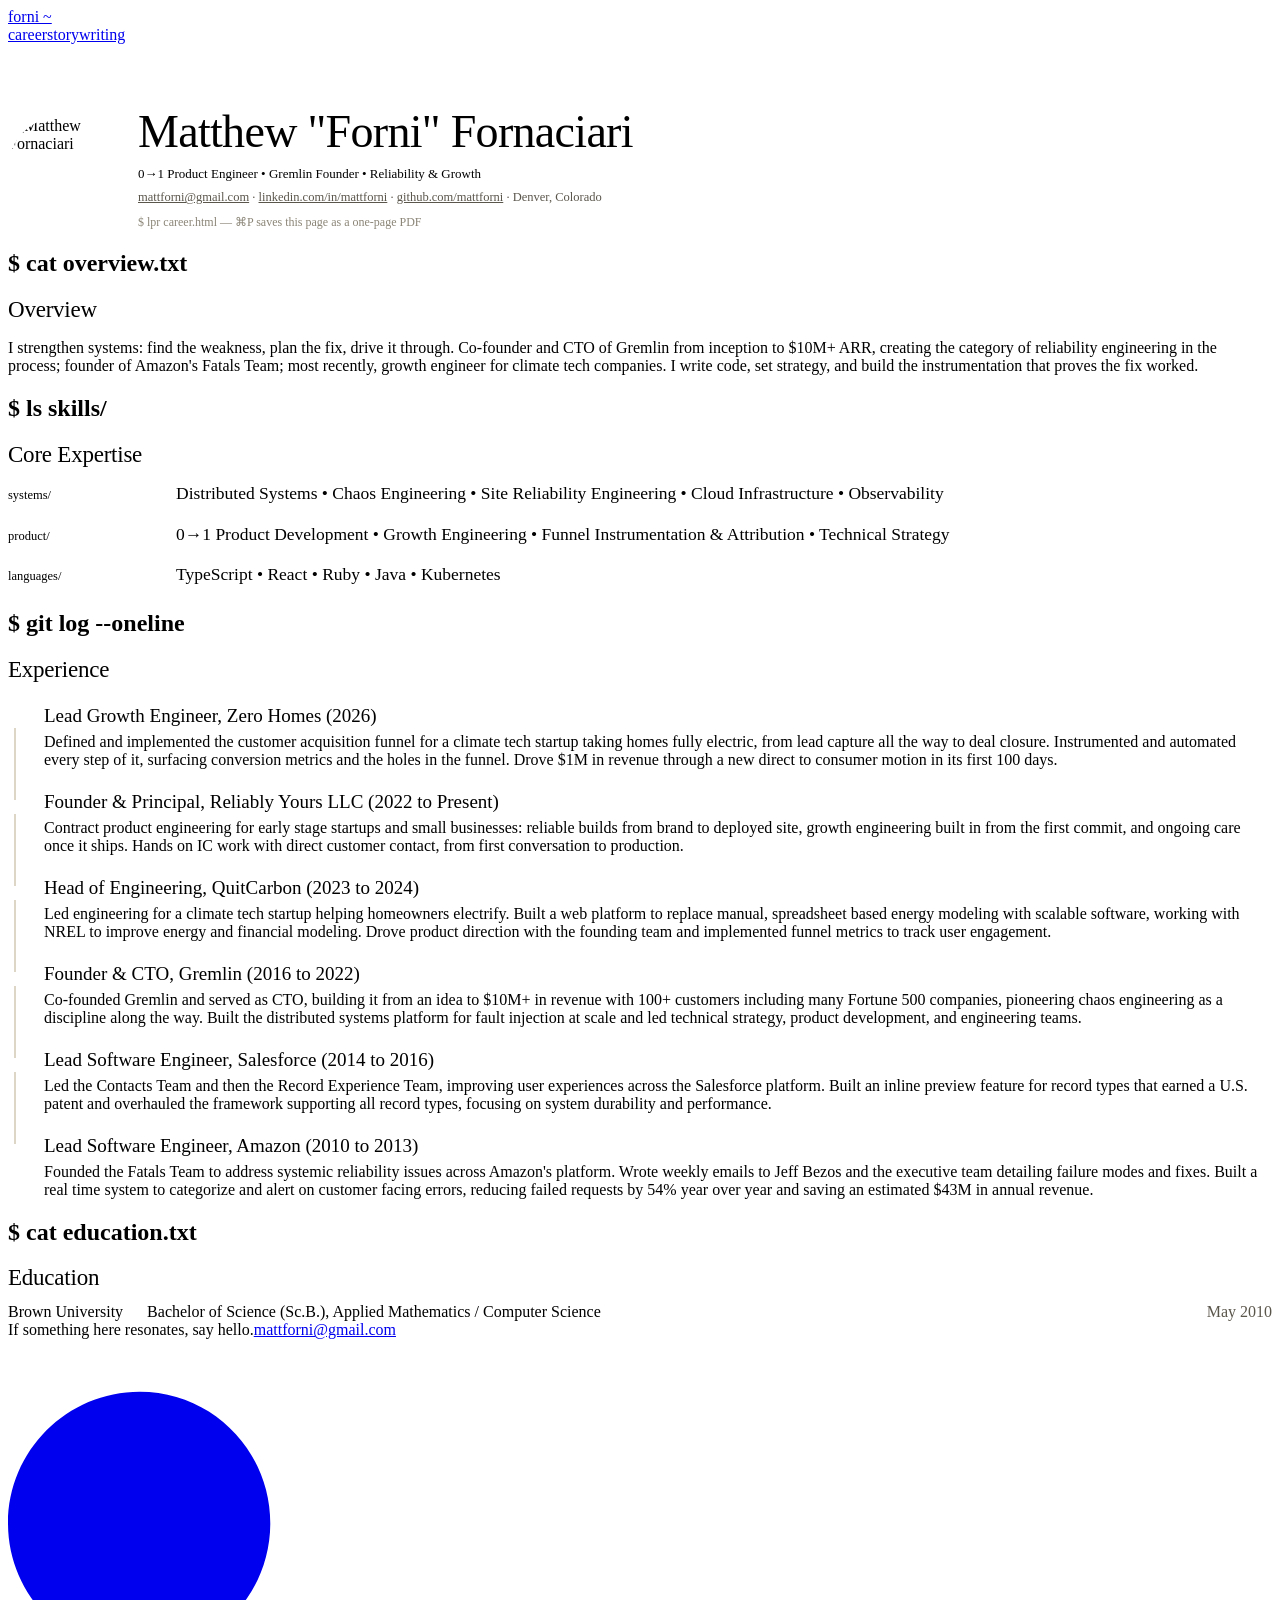
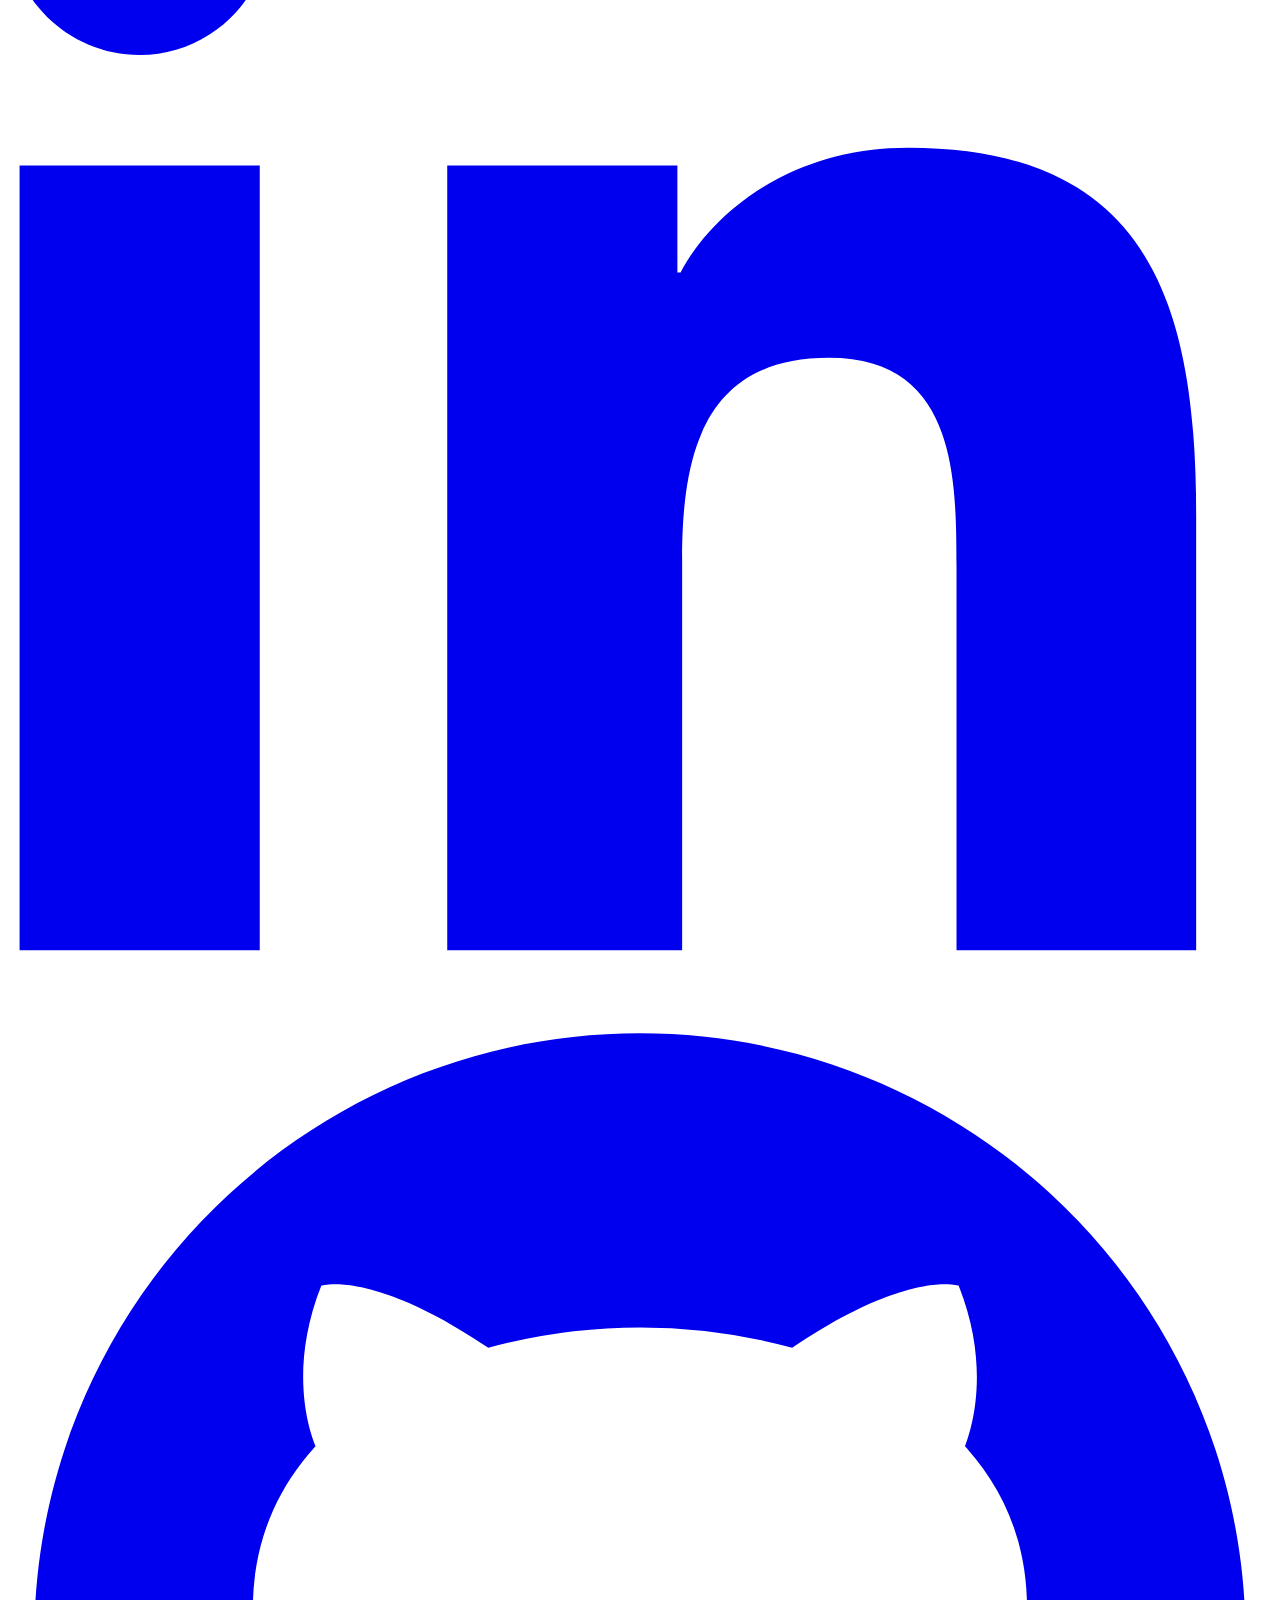
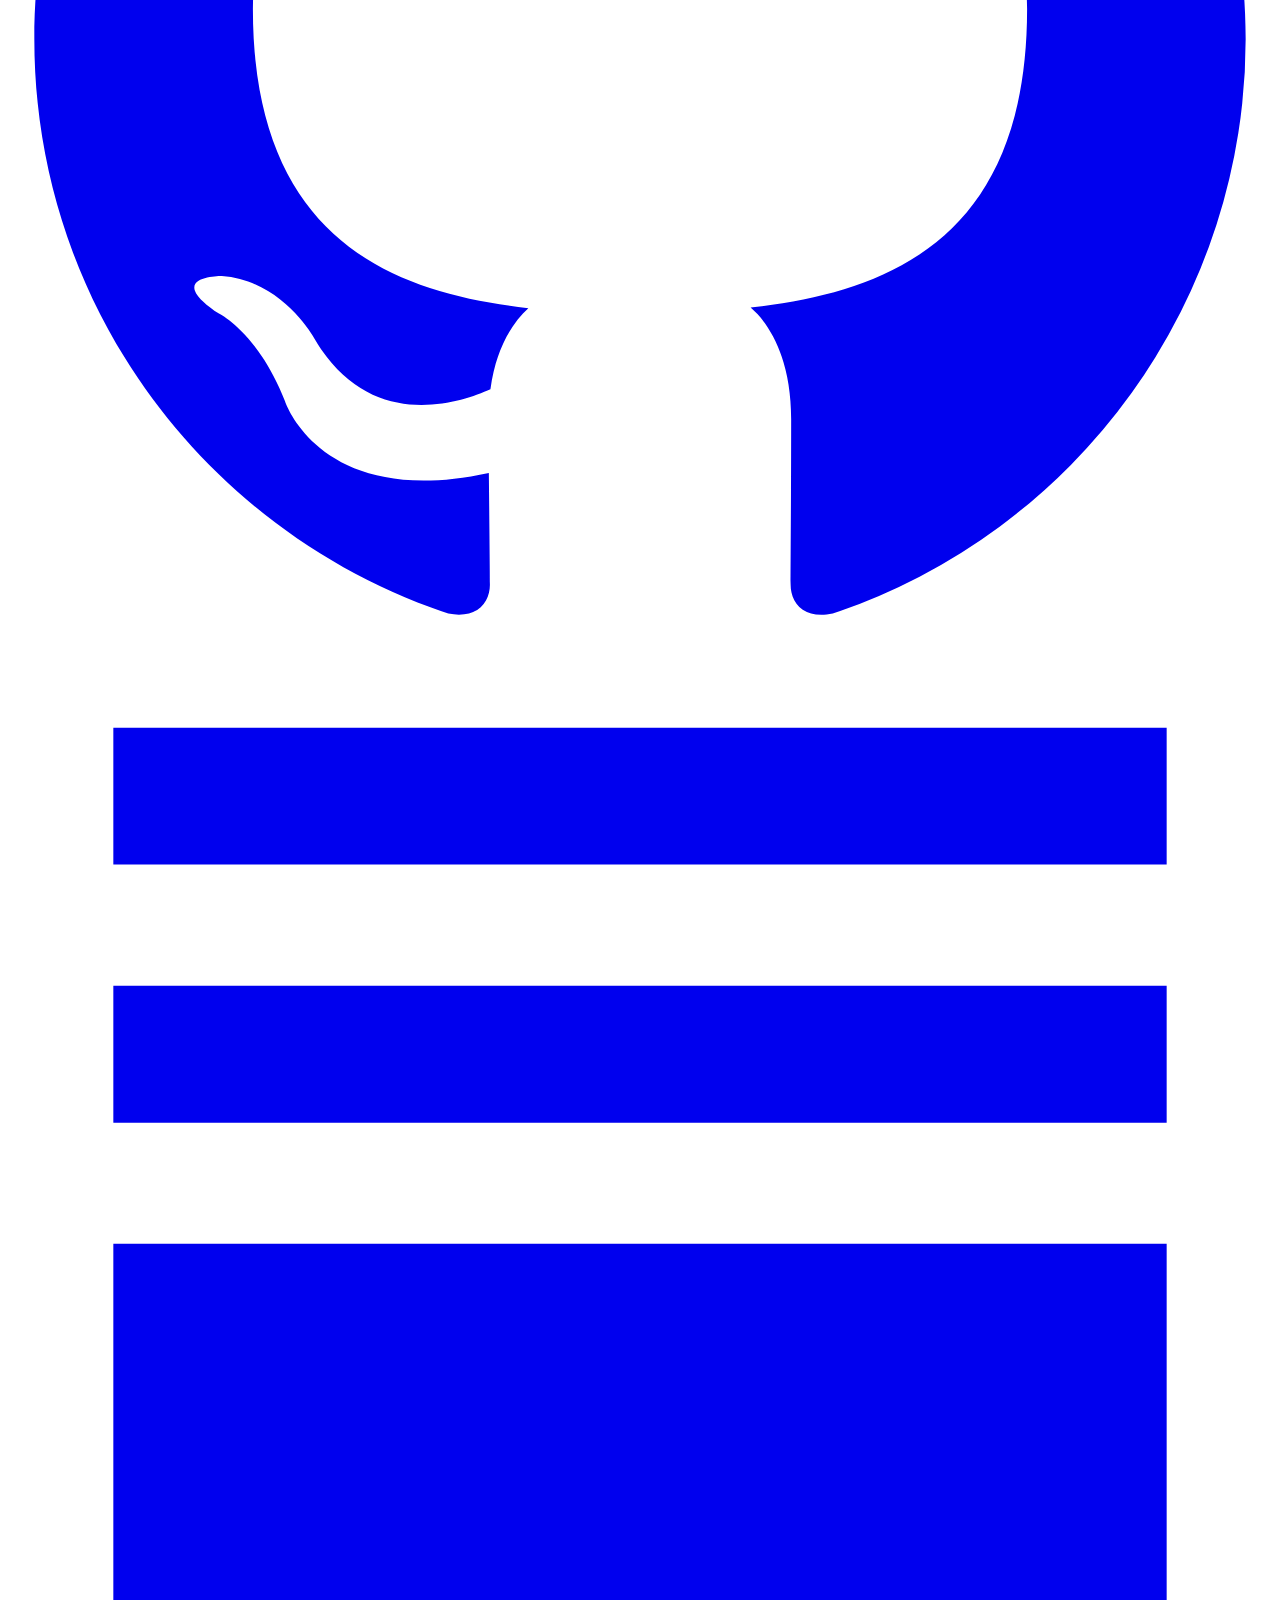
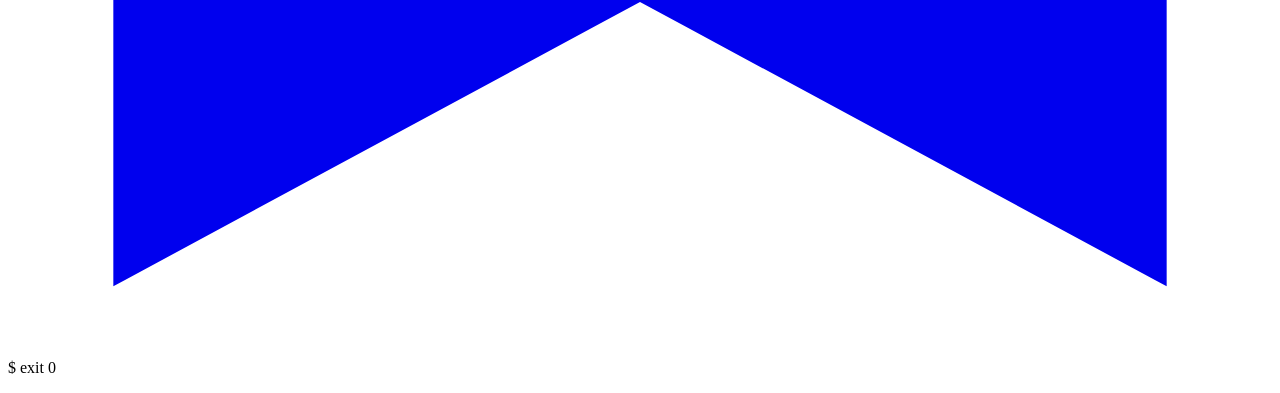
==== site/career/index.html @ b329ae4a "Lift em measure caps so text fills the 980px wrap The width bump landed but prose stayed pinned by m" ====
<!DOCTYPE html>
<html lang="en">
<head>
<meta charset="utf-8">
<meta name="viewport" content="width=device-width, initial-scale=1">
<meta name="theme-color" content="#f6f1e7">
<title>Career — Matthew "Forni" Fornaciari</title>
<meta name="description" content="The one-page resume of Matthew 'Forni' Fornaciari: 0→1 product engineer, co-founder and CTO of Gremlin, chaos engineering pioneer, climate tech builder at QuitCarbon and Zero Homes. Printable straight from the page.">
<link rel="canonical" href="https://home.mattforni.com/career">
<meta property="og:type" content="profile">
<meta property="og:site_name" content="Matthew &quot;Forni&quot; Fornaciari">
<meta property="og:title" content="Career — Matthew &quot;Forni&quot; Fornaciari">
<meta property="og:description" content="The one-page resume: 0→1 product engineer, Gremlin co-founder and CTO, chaos engineering pioneer, climate tech builder. Printable straight from the page.">
<meta property="og:url" content="https://home.mattforni.com/career">
<meta name="twitter:card" content="summary">
<link rel="icon" type="image/svg+xml" href="/favicon.svg">
<link rel="apple-touch-icon" href="/apple-touch-icon.png">
<link rel="preconnect" href="https://fonts.googleapis.com">
<link rel="preconnect" href="https://fonts.gstatic.com" crossorigin>
<link href="https://fonts.googleapis.com/css2?family=Newsreader:ital,opsz,wght@0,6..72,300..500;1,6..72,300..500&family=IBM+Plex+Mono:wght@400;500&display=swap" rel="stylesheet">
<link rel="stylesheet" href="/styles.css">
<style>
.chead{display:flex;align-items:center;gap:26px;padding-top:64px;flex-wrap:wrap}
.cphoto{width:104px;height:104px;border-radius:50%;display:block;flex:none;-webkit-print-color-adjust:exact;print-color-adjust:exact}
.cname{font-size:clamp(34px,5.5vw,46px);line-height:1.05;font-weight:500;letter-spacing:-.015em;margin:0}
.ctag{font-family:var(--mono);font-size:13px;color:var(--accent);margin:10px 0 0}
.ccontact{font-family:var(--mono);font-size:12.5px;color:#5b564c;margin:8px 0 0}
.ccontact a{color:#5b564c}.ccontact a:hover{color:var(--accent)}
.printhint{font-family:var(--mono);font-size:12px;color:#8b8577;margin:10px 0 0}
.ch2{font-size:23px;font-weight:500;letter-spacing:-.01em;margin:6px 0 0}
.skills{font-size:17.5px;line-height:1.75}
.skillrow{display:grid;grid-template-columns:150px 1fr;gap:18px;align-items:baseline;margin-top:10px}
.skillrow .skills,.skillrow .sklabel{margin:0}
.sklabel{font-family:var(--mono);font-size:12.5px;color:var(--accent)}
@media (max-width:640px){.skillrow{grid-template-columns:1fr;gap:2px}}
.jobs{margin-top:6px}
.job{position:relative;padding-left:36px;margin-top:22px}
.job::before{content:"";position:absolute;left:0;top:7px;width:14px;height:14px;border-radius:50%;background:var(--accent);-webkit-print-color-adjust:exact;print-color-adjust:exact}
.job::after{content:"";position:absolute;left:6px;top:23px;bottom:-31px;width:2px;background:#ddd5c5}
.job:last-child::after{display:none}
.jt{font-size:19px;font-weight:500;margin:0}
.job p{margin:6px 0 0}
.edu{display:grid;grid-template-columns:auto 1fr auto;align-items:baseline;gap:24px;margin-top:12px}
@media (max-width:640px){.edu{grid-template-columns:1fr;gap:4px}}
.edu p{margin:0}
.eschool{font-weight:500}
.edate{color:#5b564c}
@media (max-width:640px){.chead{padding-top:40px;gap:18px}.cphoto{width:84px;height:84px}}
@media print{
@page{margin:10mm 13mm}
.nav,.footer,.eyebrow,.printhint,.cphoto{display:none!important}
body{background:#fff;color:#1c1a16;font-size:9.5pt;line-height:1.4}
.wrap{max-width:100%;padding:0}
a{color:inherit;text-decoration:none}
.chead{padding-top:0;gap:14pt}
.cphoto{width:52pt;height:52pt}
.cname{font-size:19pt}
.ctag{font-size:8.5pt;color:#1c1a16;margin:5pt 0 0}
.ccontact,.ccontact a{font-size:8pt;color:#444}
.ccontact{margin:4pt 0 0}
.sect{padding-top:10pt}
.ch2{font-size:11.5pt;border-bottom:.75pt solid #999;padding-bottom:2pt}
.sect p{max-width:none;margin:5pt 0 0;color:#1c1a16}
.skills{font-size:8.5pt;line-height:1.55;white-space:nowrap}
.skillrow{grid-template-columns:60pt 1fr;gap:8pt;margin-top:4pt}
.sklabel{font-size:7.5pt;color:#5b564c}
.job{padding-left:20pt;margin-top:7pt;break-inside:avoid}
.job::before{width:8.5pt;height:8.5pt;top:2pt;background:#8a5a2b}
.job::after{left:3.5pt;top:11.5pt;bottom:-10pt;width:1.25pt;background:#cfc7b7;-webkit-print-color-adjust:exact;print-color-adjust:exact}
.jt{font-size:10pt}
.job p{margin:2pt 0 0}
.edu{margin-top:4pt}
}
</style>
<script type="application/ld+json">{"@context":"https://schema.org","@type":"ProfilePage","name":"Career — Matthew \"Forni\" Fornaciari","url":"https://home.mattforni.com/career","mainEntity":{"@type":"Person","@id":"https://home.mattforni.com/#person","name":"Matthew Fornaciari","alternateName":"Forni","url":"https://home.mattforni.com/"},"description":"The one-page resume of Matthew 'Forni' Fornaciari: 0→1 product engineer, co-founder and CTO of Gremlin, chaos engineering pioneer, climate tech builder at QuitCarbon and Zero Homes."}</script>
</head>
<body>
<nav class="nav"><div class="wrap fx ac jb"><a href="/" class="navname">forni ~</a><div class="fx navlinks"><a class="navlink navon" href="/career">career</a><a class="navlink" href="/story">story</a><a class="navlink" href="/writing">writing</a></div></div></nav>
<header class="chead wrap">
<img class="cphoto" src="/headshot.jpg" alt="Matthew Fornaciari" width="512" height="512">
<div>
<h1 class="cname">Matthew "Forni" Fornaciari</h1>
<p class="ctag">0→1 Product Engineer • Gremlin Founder • Reliability &amp; Growth</p>
<p class="ccontact"><a href="mailto:mattforni@gmail.com">mattforni@gmail.com</a> · <a href="https://www.linkedin.com/in/mattforni/">linkedin.com/in/mattforni</a> · <a href="https://github.com/mattforni">github.com/mattforni</a> · Denver, Colorado</p>
<p class="printhint">$ lpr career.html — ⌘P saves this page as a one-page PDF</p>
</div>
</header>
<section class="sect wrap">
<h2 class="eyebrow">$ cat overview.txt</h2>
<h2 class="ch2">Overview</h2>
<p>I strengthen systems: find the weakness, plan the fix, drive it through. Co-founder and CTO of Gremlin from inception to $10M+ ARR, creating the category of reliability engineering in the process; founder of Amazon's Fatals Team; most recently, growth engineer for climate tech companies. I write code, set strategy, and build the instrumentation that proves the fix worked.</p>
</section>
<section class="sect wrap">
<h2 class="eyebrow">$ ls skills/</h2>
<h2 class="ch2">Core Expertise</h2>
<div class="skillrow"><p class="sklabel">systems/</p><p class="skills">Distributed Systems • Chaos Engineering • Site Reliability Engineering • Cloud Infrastructure • Observability</p></div>
<div class="skillrow"><p class="sklabel">product/</p><p class="skills">0→1 Product Development • Growth Engineering • Funnel Instrumentation &amp; Attribution • Technical Strategy</p></div>
<div class="skillrow"><p class="sklabel">languages/</p><p class="skills">TypeScript • React • Ruby • Java • Kubernetes</p></div>
</section>
<section class="sect wrap">
<h2 class="eyebrow">$ git log --oneline</h2>
<h2 class="ch2">Experience</h2>
<div class="jobs">
<article class="job">
<h3 class="jt">Lead Growth Engineer, Zero Homes (2026)</h3>
<p>Defined and implemented the customer acquisition funnel for a climate tech startup taking homes fully electric, from lead capture all the way to deal closure. Instrumented and automated every step of it, surfacing conversion metrics and the holes in the funnel. Drove $1M in revenue through a new direct to consumer motion in its first 100 days.</p>
</article>
<article class="job">
<h3 class="jt">Founder &amp; Principal, Reliably Yours LLC (2022 to Present)</h3>
<p>Contract product engineering for early stage startups and small businesses: reliable builds from brand to deployed site, growth engineering built in from the first commit, and ongoing care once it ships. Hands on IC work with direct customer contact, from first conversation to production.</p>
</article>
<article class="job">
<h3 class="jt">Head of Engineering, QuitCarbon (2023 to 2024)</h3>
<p>Led engineering for a climate tech startup helping homeowners electrify. Built a web platform to replace manual, spreadsheet based energy modeling with scalable software, working with NREL to improve energy and financial modeling. Drove product direction with the founding team and implemented funnel metrics to track user engagement.</p>
</article>
<article class="job">
<h3 class="jt">Founder &amp; CTO, Gremlin (2016 to 2022)</h3>
<p>Co-founded Gremlin and served as CTO, building it from an idea to $10M+ in revenue with 100+ customers including many Fortune 500 companies, pioneering chaos engineering as a discipline along the way. Built the distributed systems platform for fault injection at scale and led technical strategy, product development, and engineering teams.</p>
</article>
<article class="job">
<h3 class="jt">Lead Software Engineer, Salesforce (2014 to 2016)</h3>
<p>Led the Contacts Team and then the Record Experience Team, improving user experiences across the Salesforce platform. Built an inline preview feature for record types that earned a U.S. patent and overhauled the framework supporting all record types, focusing on system durability and performance.</p>
</article>
<article class="job">
<h3 class="jt">Lead Software Engineer, Amazon (2010 to 2013)</h3>
<p>Founded the Fatals Team to address systemic reliability issues across Amazon's platform. Wrote weekly emails to Jeff Bezos and the executive team detailing failure modes and fixes. Built a real time system to categorize and alert on customer facing errors, reducing failed requests by 54% year over year and saving an estimated $43M in annual revenue.</p>
</article>
</div>
</section>
<section class="sect wrap">
<h2 class="eyebrow">$ cat education.txt</h2>
<h2 class="ch2">Education</h2>
<div class="edu">
<p class="eschool">Brown University</p>
<p>Bachelor of Science (Sc.B.), Applied Mathematics / Computer Science</p>
<p class="edate">May 2010</p>
</div>
</section>
<footer class="footer"><div class="wrap">
<div class="footrow">
<span class="foothello">If something here resonates, say hello.<a class="footmail" href="mailto:mattforni@gmail.com">mattforni@gmail.com</a></span>
<div class="icons">
<a class="icon" href="https://www.linkedin.com/in/mattforni/" aria-label="LinkedIn" title="LinkedIn"><svg viewBox="0 0 24 24" fill="currentColor" aria-hidden="true"><path d="M4.98 3.5C4.98 4.88 3.87 6 2.5 6S0 4.88 0 3.5 1.12 1 2.5 1s2.48 1.12 2.48 2.5zM.22 8.1h4.56V23H.22V8.1zM8.34 8.1h4.37v2.03h.06c.61-1.15 2.1-2.37 4.32-2.37 4.62 0 5.47 3.04 5.47 6.99V23h-4.55v-7.28c0-1.74-.03-3.97-2.42-3.97-2.42 0-2.79 1.89-2.79 3.84V23H8.34V8.1z"></path></svg></a>
<a class="icon" href="https://github.com/mattforni" aria-label="GitHub" title="GitHub"><svg viewBox="0 0 24 24" fill="currentColor" aria-hidden="true"><path d="M12 .5C5.65.5.5 5.65.5 12c0 5.08 3.29 9.39 7.86 10.91.58.11.79-.25.79-.55 0-.27-.01-1.17-.02-2.12-3.2.7-3.87-1.36-3.87-1.36-.52-1.33-1.28-1.68-1.28-1.68-1.04-.71.08-.7.08-.7 1.15.08 1.76 1.19 1.76 1.19 1.03 1.76 2.69 1.25 3.34.96.1-.75.4-1.25.72-1.54-2.55-.29-5.23-1.28-5.23-5.68 0-1.26.45-2.28 1.19-3.09-.12-.29-.52-1.46.11-3.05 0 0 .97-.31 3.17 1.18a11 11 0 0 1 5.77 0c2.2-1.49 3.16-1.18 3.16-1.18.63 1.59.23 2.76.12 3.05.74.81 1.18 1.83 1.18 3.09 0 4.41-2.69 5.38-5.25 5.67.41.35.77 1.05.77 2.12 0 1.53-.01 2.76-.01 3.14 0 .3.2.67.8.55A11.51 11.51 0 0 0 23.5 12C23.5 5.65 18.35.5 12 .5z"></path></svg></a>
<a class="icon" href="https://forni.substack.com" aria-label="Substack" title="Substack"><svg viewBox="0 0 24 24" fill="currentColor" aria-hidden="true"><path d="M2 1h20v2.6H2zM2 5.9h20v2.6H2zM2 10.8h20V23l-10-5.4L2 23z"></path></svg></a>
</div>
</div>
<p class="exit m0">$ exit 0</p>
</div></footer>
</body>
</html>
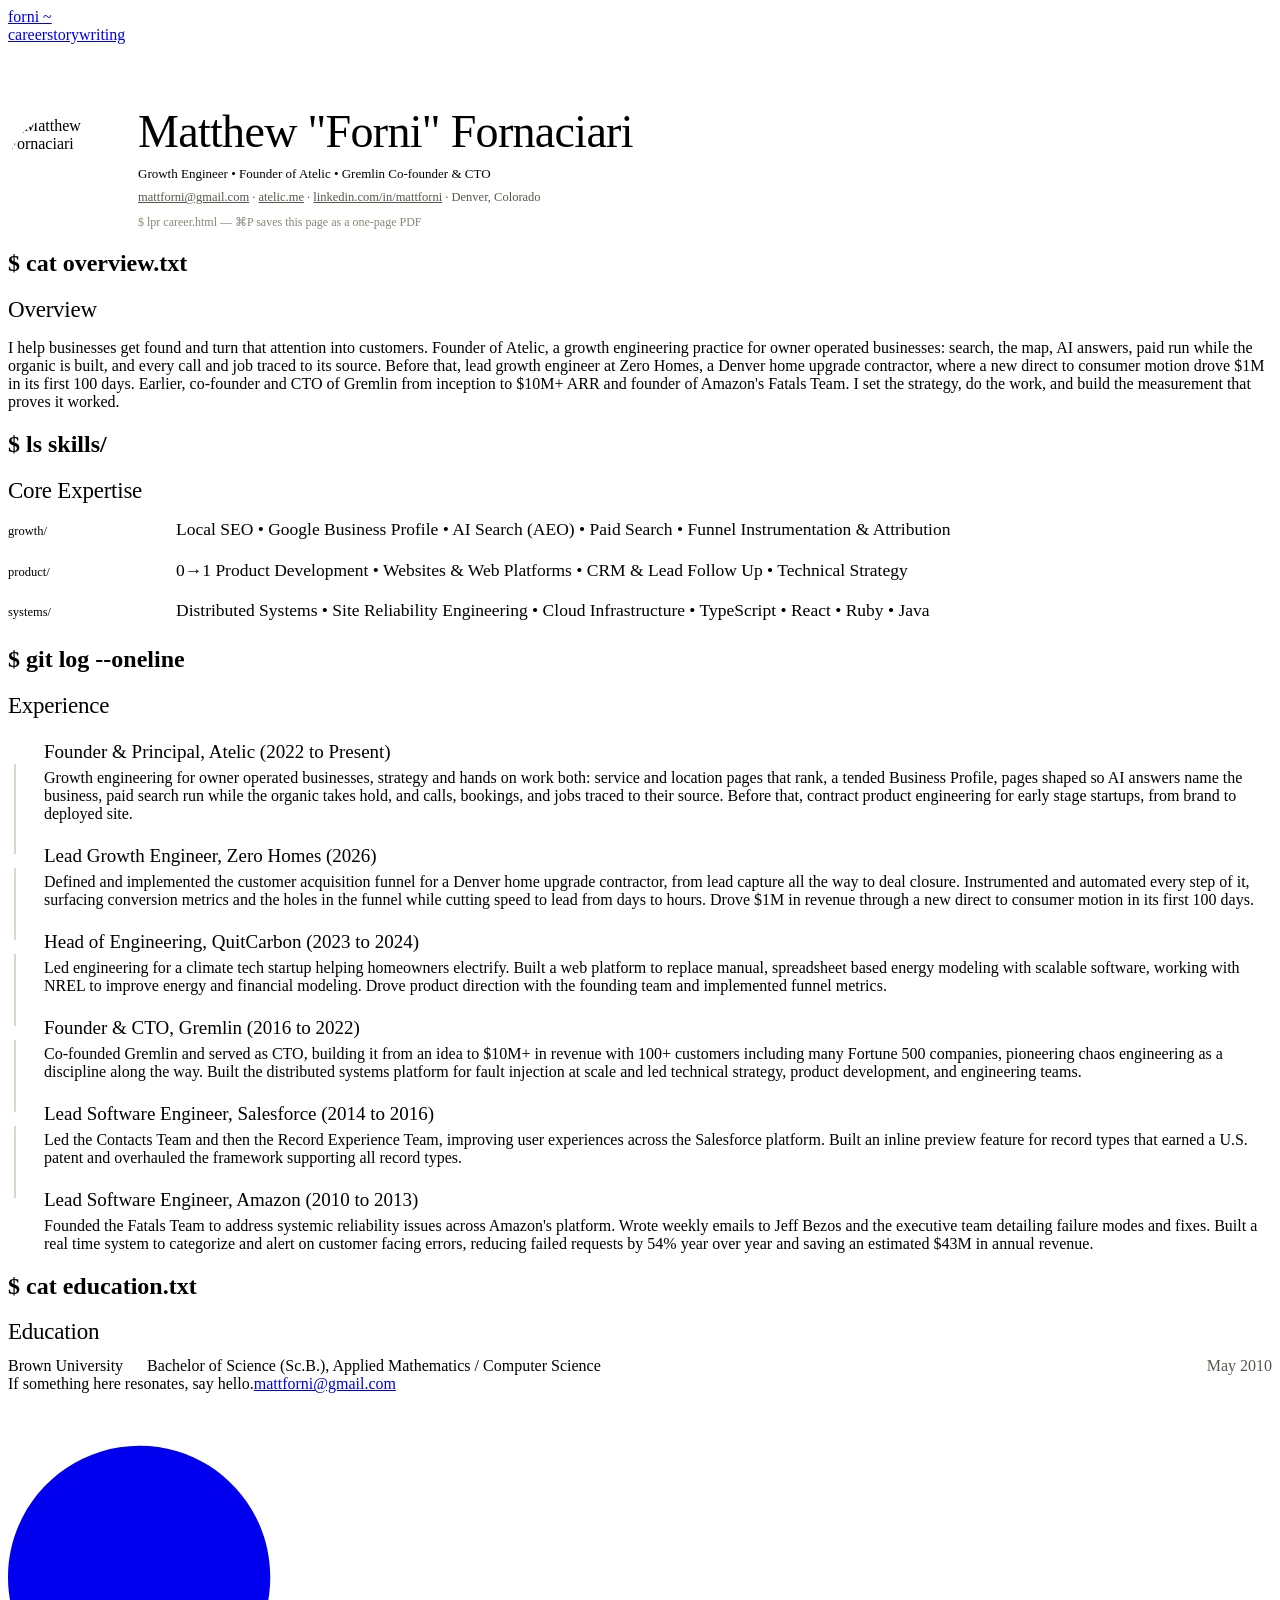
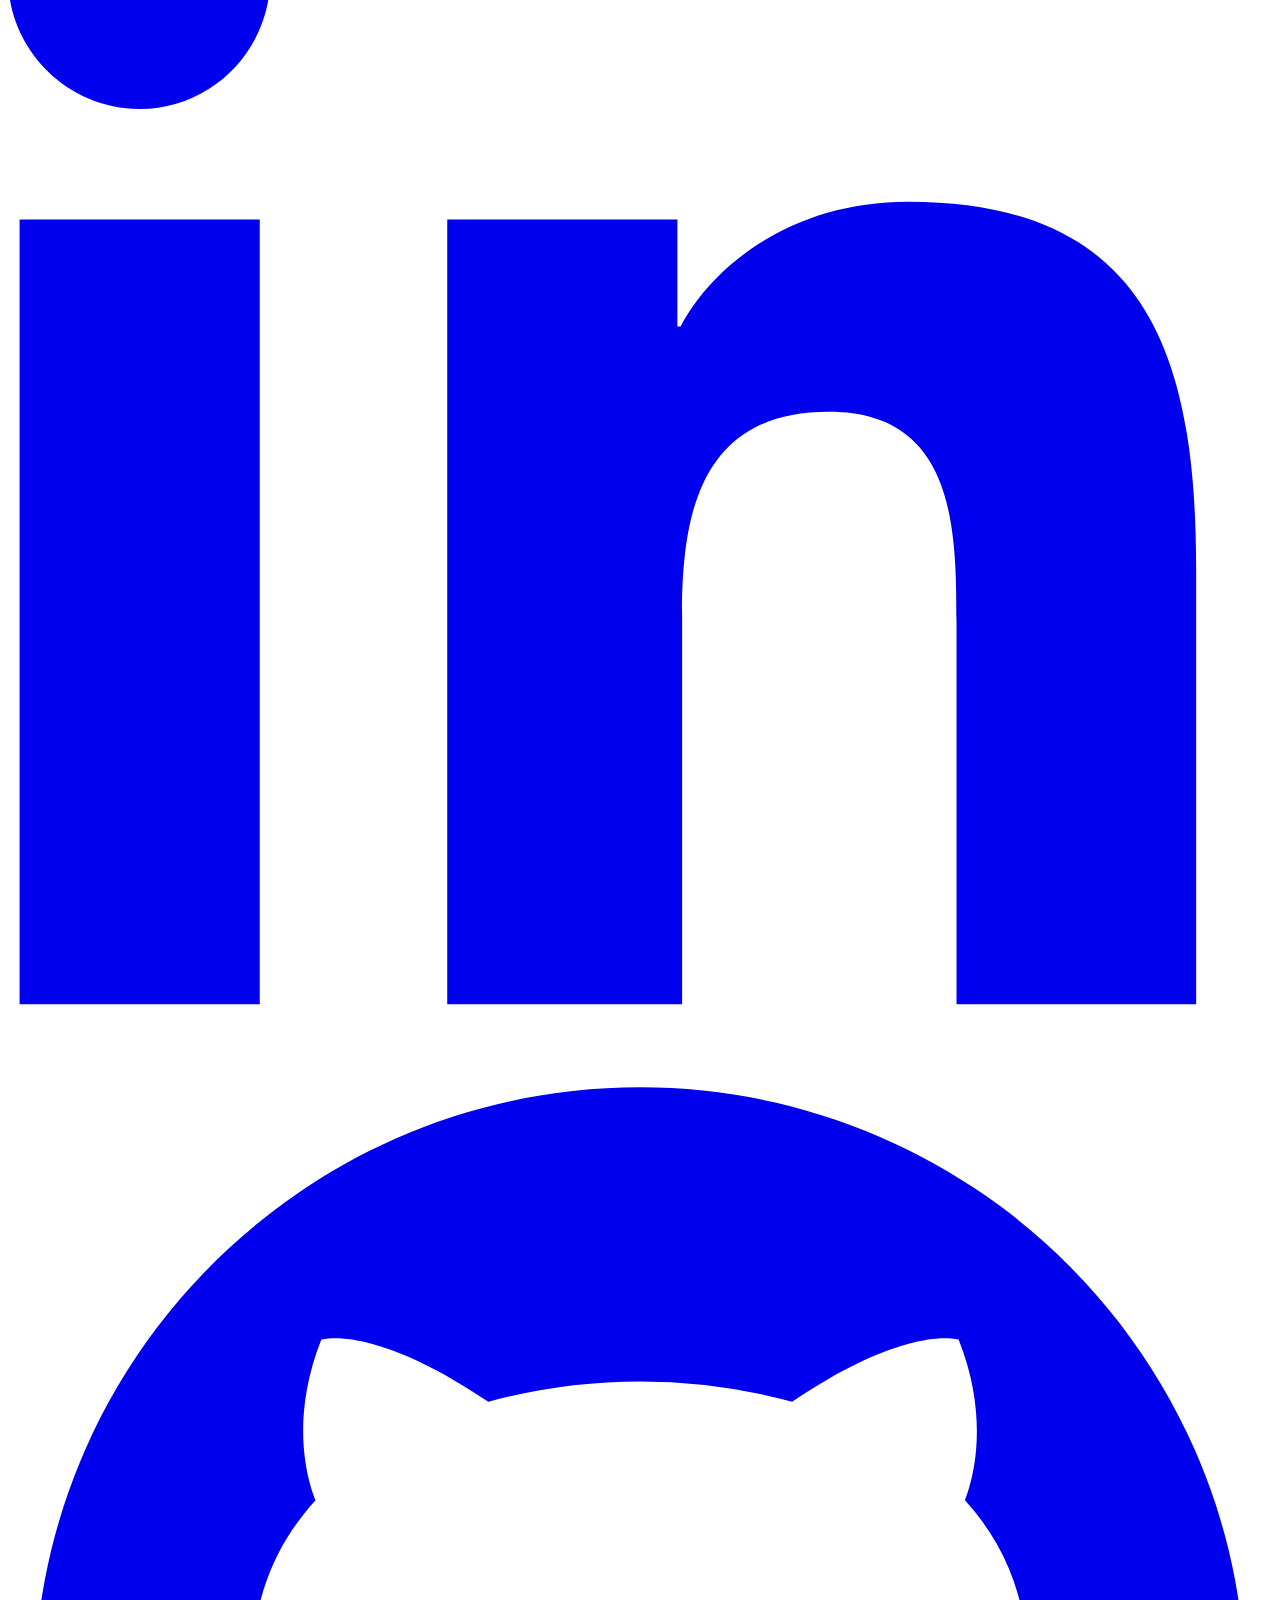
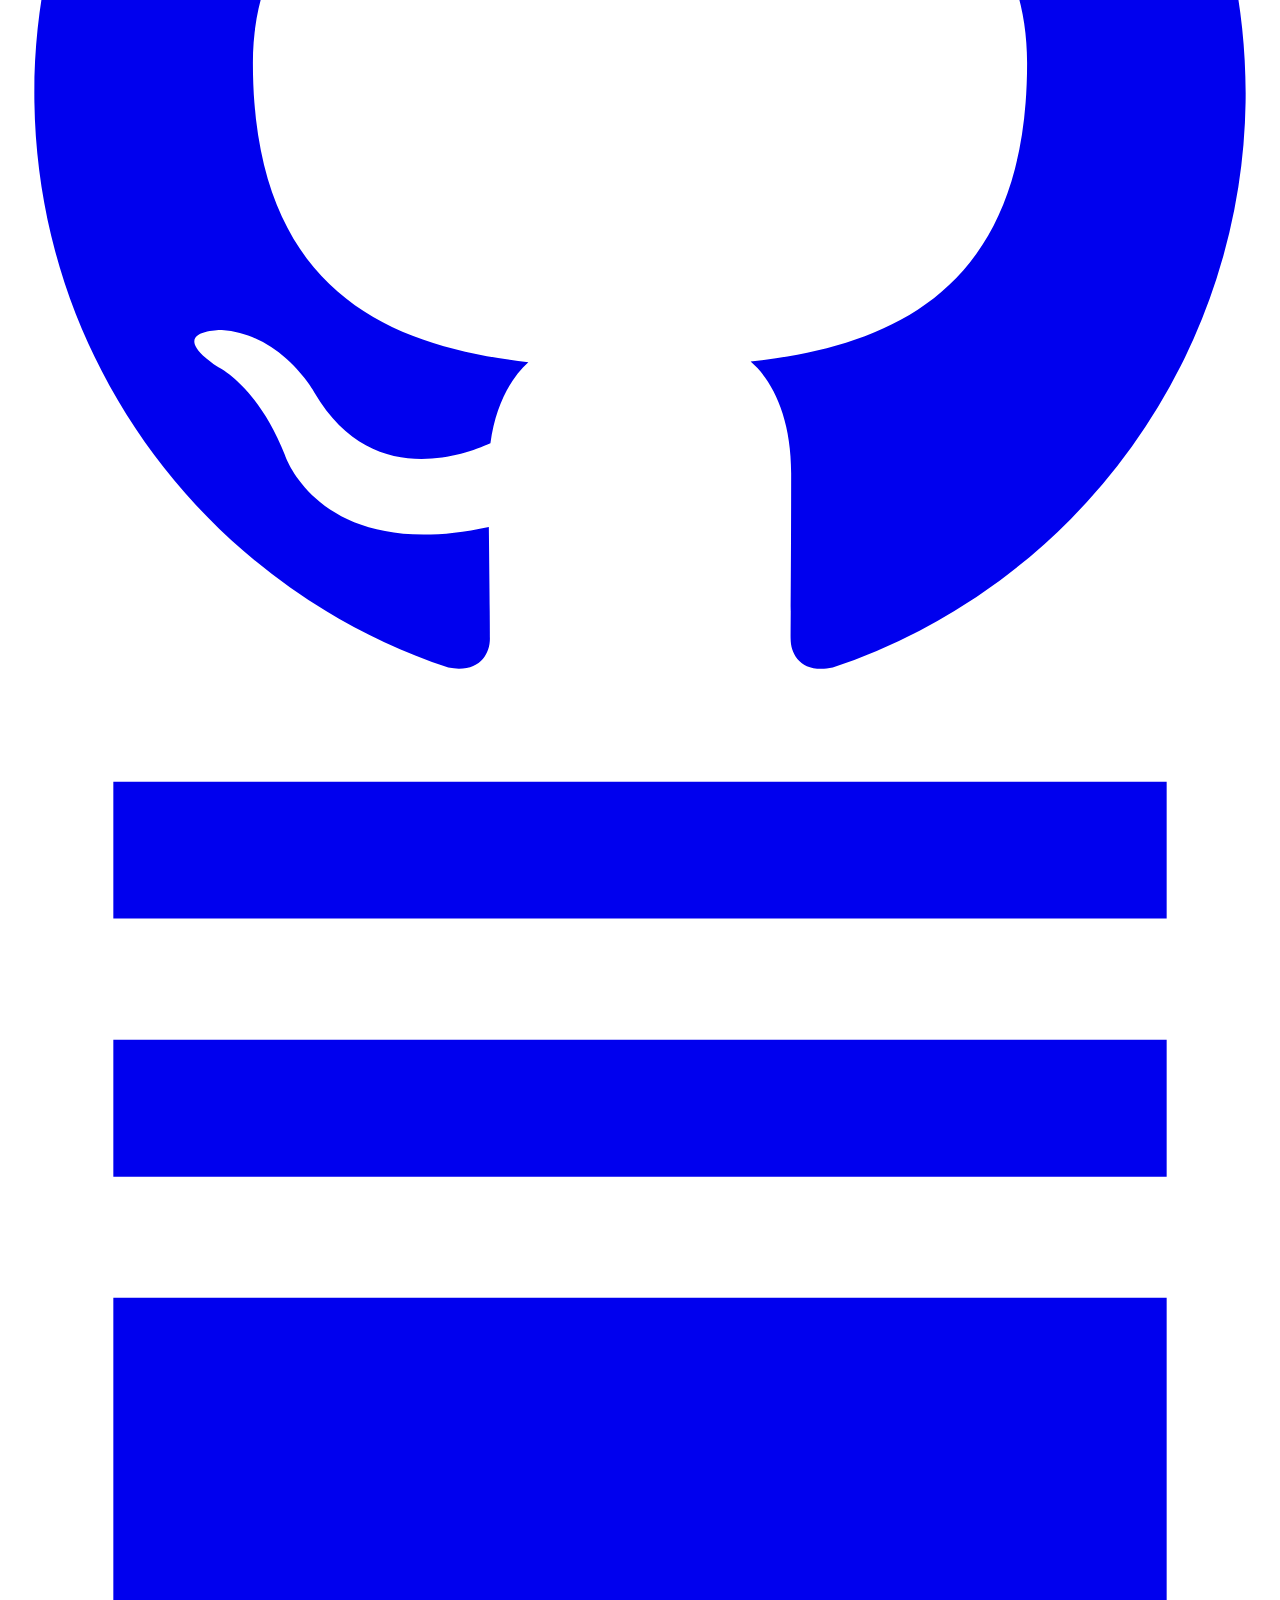
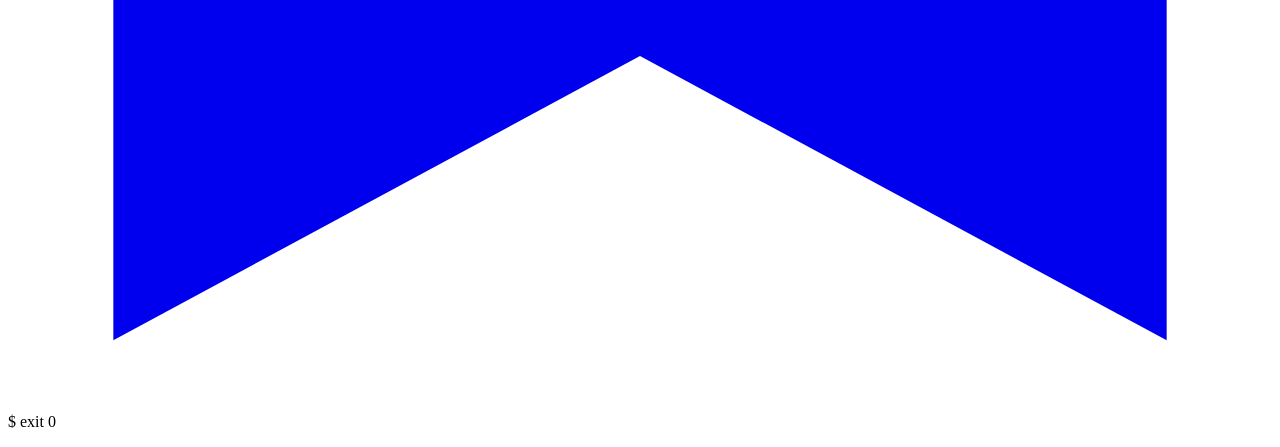
==== commit 63b47ccb: "Career: lead with Atelic, then Zero Homes The resume reads for an owner deciding whether to hire the" ====
--- a/site/career/index.html
+++ b/site/career/index.html
@@ -5,13 +5,13 @@
 <meta name="viewport" content="width=device-width, initial-scale=1">
 <meta name="theme-color" content="#f6f1e7">
 <title>Career — Matthew "Forni" Fornaciari</title>
-<meta name="description" content="The one-page resume of Matthew 'Forni' Fornaciari: 0→1 product engineer, co-founder and CTO of Gremlin, chaos engineering pioneer, climate tech builder at QuitCarbon and Zero Homes. Printable straight from the page.">
-<link rel="canonical" href="https://home.mattforni.com/career">
+<meta name="description" content="The one-page resume of Matthew 'Forni' Fornaciari: growth engineer, founder of Atelic, lead growth engineer at Zero Homes, co-founder and CTO of Gremlin, chaos engineering pioneer. Printable straight from the page.">
+<link rel="canonical" href="https://mattforni.com/career">
 <meta property="og:type" content="profile">
 <meta property="og:site_name" content="Matthew &quot;Forni&quot; Fornaciari">
 <meta property="og:title" content="Career — Matthew &quot;Forni&quot; Fornaciari">
-<meta property="og:description" content="The one-page resume: 0→1 product engineer, Gremlin co-founder and CTO, chaos engineering pioneer, climate tech builder. Printable straight from the page.">
-<meta property="og:url" content="https://home.mattforni.com/career">
+<meta property="og:description" content="The one-page resume: growth engineer, founder of Atelic, Zero Homes, Gremlin co-founder and CTO, chaos engineering pioneer. Printable straight from the page.">
+<meta property="og:url" content="https://mattforni.com/career">
 <meta name="twitter:card" content="summary">
 <link rel="icon" type="image/svg+xml" href="/favicon.svg">
 <link rel="apple-touch-icon" href="/apple-touch-icon.png">
@@ -58,13 +58,13 @@
 .ctag{font-size:8.5pt;color:#1c1a16;margin:5pt 0 0}
 .ccontact,.ccontact a{font-size:8pt;color:#444}
 .ccontact{margin:4pt 0 0}
-.sect{padding-top:10pt}
+.sect{padding-top:8pt}
 .ch2{font-size:11.5pt;border-bottom:.75pt solid #999;padding-bottom:2pt}
 .sect p{max-width:none;margin:5pt 0 0;color:#1c1a16}
 .skills{font-size:8.5pt;line-height:1.55;white-space:nowrap}
 .skillrow{grid-template-columns:60pt 1fr;gap:8pt;margin-top:4pt}
 .sklabel{font-size:7.5pt;color:#5b564c}
-.job{padding-left:20pt;margin-top:7pt;break-inside:avoid}
+.job{padding-left:20pt;margin-top:6pt;break-inside:avoid}
 .job::before{width:8.5pt;height:8.5pt;top:2pt;background:#8a5a2b}
 .job::after{left:3.5pt;top:11.5pt;bottom:-10pt;width:1.25pt;background:#cfc7b7;-webkit-print-color-adjust:exact;print-color-adjust:exact}
 .jt{font-size:10pt}
@@ -72,46 +72,46 @@
 .edu{margin-top:4pt}
 }
 </style>
-<script type="application/ld+json">{"@context":"https://schema.org","@type":"ProfilePage","name":"Career — Matthew \"Forni\" Fornaciari","url":"https://home.mattforni.com/career","mainEntity":{"@type":"Person","@id":"https://home.mattforni.com/#person","name":"Matthew Fornaciari","alternateName":"Forni","url":"https://home.mattforni.com/"},"description":"The one-page resume of Matthew 'Forni' Fornaciari: 0→1 product engineer, co-founder and CTO of Gremlin, chaos engineering pioneer, climate tech builder at QuitCarbon and Zero Homes."}</script>
+<script type="application/ld+json">{"@context":"https://schema.org","@type":"ProfilePage","name":"Career — Matthew \"Forni\" Fornaciari","url":"https://mattforni.com/career","mainEntity":{"@type":"Person","@id":"https://mattforni.com/#person","name":"Matthew Fornaciari","alternateName":"Forni","url":"https://mattforni.com/"},"description":"The one-page resume of Matthew 'Forni' Fornaciari: growth engineer, founder of Atelic, lead growth engineer at Zero Homes, co-founder and CTO of Gremlin, chaos engineering pioneer."}</script>
 </head>
 <body>
-<nav class="nav"><div class="wrap fx ac jb"><a href="/" class="navname">forni ~</a><div class="fx navlinks"><a class="navlink navon" href="/career">career</a><a class="navlink" href="/story">story</a><a class="navlink" href="/writing">writing</a></div></div></nav>
+<nav class="nav"><div class="wrap fx ac jb"><a href="/" class="navname">forni ~</a><div class="fx navlinks"><a class="navlink navon" href="/career">career</a><a class="navlink" href="/story">story</a><a class="navlink" href="https://atelic.me/writing">writing</a></div></div></nav>
 <header class="chead wrap">
 <img class="cphoto" src="/headshot.jpg" alt="Matthew Fornaciari" width="512" height="512">
 <div>
 <h1 class="cname">Matthew "Forni" Fornaciari</h1>
-<p class="ctag">0→1 Product Engineer • Gremlin Founder • Reliability &amp; Growth</p>
-<p class="ccontact"><a href="mailto:mattforni@gmail.com">mattforni@gmail.com</a> · <a href="https://www.linkedin.com/in/mattforni/">linkedin.com/in/mattforni</a> · <a href="https://github.com/mattforni">github.com/mattforni</a> · Denver, Colorado</p>
+<p class="ctag">Growth Engineer • Founder of Atelic • Gremlin Co-founder &amp; CTO</p>
+<p class="ccontact"><a href="mailto:mattforni@gmail.com">mattforni@gmail.com</a> · <a href="https://atelic.me/">atelic.me</a> · <a href="https://www.linkedin.com/in/mattforni/">linkedin.com/in/mattforni</a> · Denver, Colorado</p>
 <p class="printhint">$ lpr career.html — ⌘P saves this page as a one-page PDF</p>
 </div>
 </header>
 <section class="sect wrap">
 <h2 class="eyebrow">$ cat overview.txt</h2>
 <h2 class="ch2">Overview</h2>
-<p>I strengthen systems: find the weakness, plan the fix, drive it through. Co-founder and CTO of Gremlin from inception to $10M+ ARR, creating the category of reliability engineering in the process; founder of Amazon's Fatals Team; most recently, growth engineer for climate tech companies. I write code, set strategy, and build the instrumentation that proves the fix worked.</p>
+<p>I help businesses get found and turn that attention into customers. Founder of Atelic, a growth engineering practice for owner operated businesses: search, the map, AI answers, paid run while the organic is built, and every call and job traced to its source. Before that, lead growth engineer at Zero Homes, a Denver home upgrade contractor, where a new direct to consumer motion drove $1M in its first 100 days. Earlier, co-founder and CTO of Gremlin from inception to $10M+ ARR and founder of Amazon's Fatals Team. I set the strategy, do the work, and build the measurement that proves it worked.</p>
 </section>
 <section class="sect wrap">
 <h2 class="eyebrow">$ ls skills/</h2>
 <h2 class="ch2">Core Expertise</h2>
-<div class="skillrow"><p class="sklabel">systems/</p><p class="skills">Distributed Systems • Chaos Engineering • Site Reliability Engineering • Cloud Infrastructure • Observability</p></div>
-<div class="skillrow"><p class="sklabel">product/</p><p class="skills">0→1 Product Development • Growth Engineering • Funnel Instrumentation &amp; Attribution • Technical Strategy</p></div>
-<div class="skillrow"><p class="sklabel">languages/</p><p class="skills">TypeScript • React • Ruby • Java • Kubernetes</p></div>
+<div class="skillrow"><p class="sklabel">growth/</p><p class="skills">Local SEO • Google Business Profile • AI Search (AEO) • Paid Search • Funnel Instrumentation &amp; Attribution</p></div>
+<div class="skillrow"><p class="sklabel">product/</p><p class="skills">0→1 Product Development • Websites &amp; Web Platforms • CRM &amp; Lead Follow Up • Technical Strategy</p></div>
+<div class="skillrow"><p class="sklabel">systems/</p><p class="skills">Distributed Systems • Site Reliability Engineering • Cloud Infrastructure • TypeScript • React • Ruby • Java</p></div>
 </section>
 <section class="sect wrap">
 <h2 class="eyebrow">$ git log --oneline</h2>
 <h2 class="ch2">Experience</h2>
 <div class="jobs">
 <article class="job">
-<h3 class="jt">Lead Growth Engineer, Zero Homes (2026)</h3>
-<p>Defined and implemented the customer acquisition funnel for a climate tech startup taking homes fully electric, from lead capture all the way to deal closure. Instrumented and automated every step of it, surfacing conversion metrics and the holes in the funnel. Drove $1M in revenue through a new direct to consumer motion in its first 100 days.</p>
+<h3 class="jt">Founder &amp; Principal, Atelic (2022 to Present)</h3>
+<p>Growth engineering for owner operated businesses, strategy and hands on work both: service and location pages that rank, a tended Business Profile, pages shaped so AI answers name the business, paid search run while the organic takes hold, and calls, bookings, and jobs traced to their source. Before that, contract product engineering for early stage startups, from brand to deployed site.</p>
 </article>
 <article class="job">
-<h3 class="jt">Founder &amp; Principal, Reliably Yours LLC (2022 to Present)</h3>
-<p>Contract product engineering for early stage startups and small businesses: reliable builds from brand to deployed site, growth engineering built in from the first commit, and ongoing care once it ships. Hands on IC work with direct customer contact, from first conversation to production.</p>
+<h3 class="jt">Lead Growth Engineer, Zero Homes (2026)</h3>
+<p>Defined and implemented the customer acquisition funnel for a Denver home upgrade contractor, from lead capture all the way to deal closure. Instrumented and automated every step of it, surfacing conversion metrics and the holes in the funnel while cutting speed to lead from days to hours. Drove $1M in revenue through a new direct to consumer motion in its first 100 days.</p>
 </article>
 <article class="job">
 <h3 class="jt">Head of Engineering, QuitCarbon (2023 to 2024)</h3>
-<p>Led engineering for a climate tech startup helping homeowners electrify. Built a web platform to replace manual, spreadsheet based energy modeling with scalable software, working with NREL to improve energy and financial modeling. Drove product direction with the founding team and implemented funnel metrics to track user engagement.</p>
+<p>Led engineering for a climate tech startup helping homeowners electrify. Built a web platform to replace manual, spreadsheet based energy modeling with scalable software, working with NREL to improve energy and financial modeling. Drove product direction with the founding team and implemented funnel metrics.</p>
 </article>
 <article class="job">
 <h3 class="jt">Founder &amp; CTO, Gremlin (2016 to 2022)</h3>
@@ -119,7 +119,7 @@
 </article>
 <article class="job">
 <h3 class="jt">Lead Software Engineer, Salesforce (2014 to 2016)</h3>
-<p>Led the Contacts Team and then the Record Experience Team, improving user experiences across the Salesforce platform. Built an inline preview feature for record types that earned a U.S. patent and overhauled the framework supporting all record types, focusing on system durability and performance.</p>
+<p>Led the Contacts Team and then the Record Experience Team, improving user experiences across the Salesforce platform. Built an inline preview feature for record types that earned a U.S. patent and overhauled the framework supporting all record types.</p>
 </article>
 <article class="job">
 <h3 class="jt">Lead Software Engineer, Amazon (2010 to 2013)</h3>
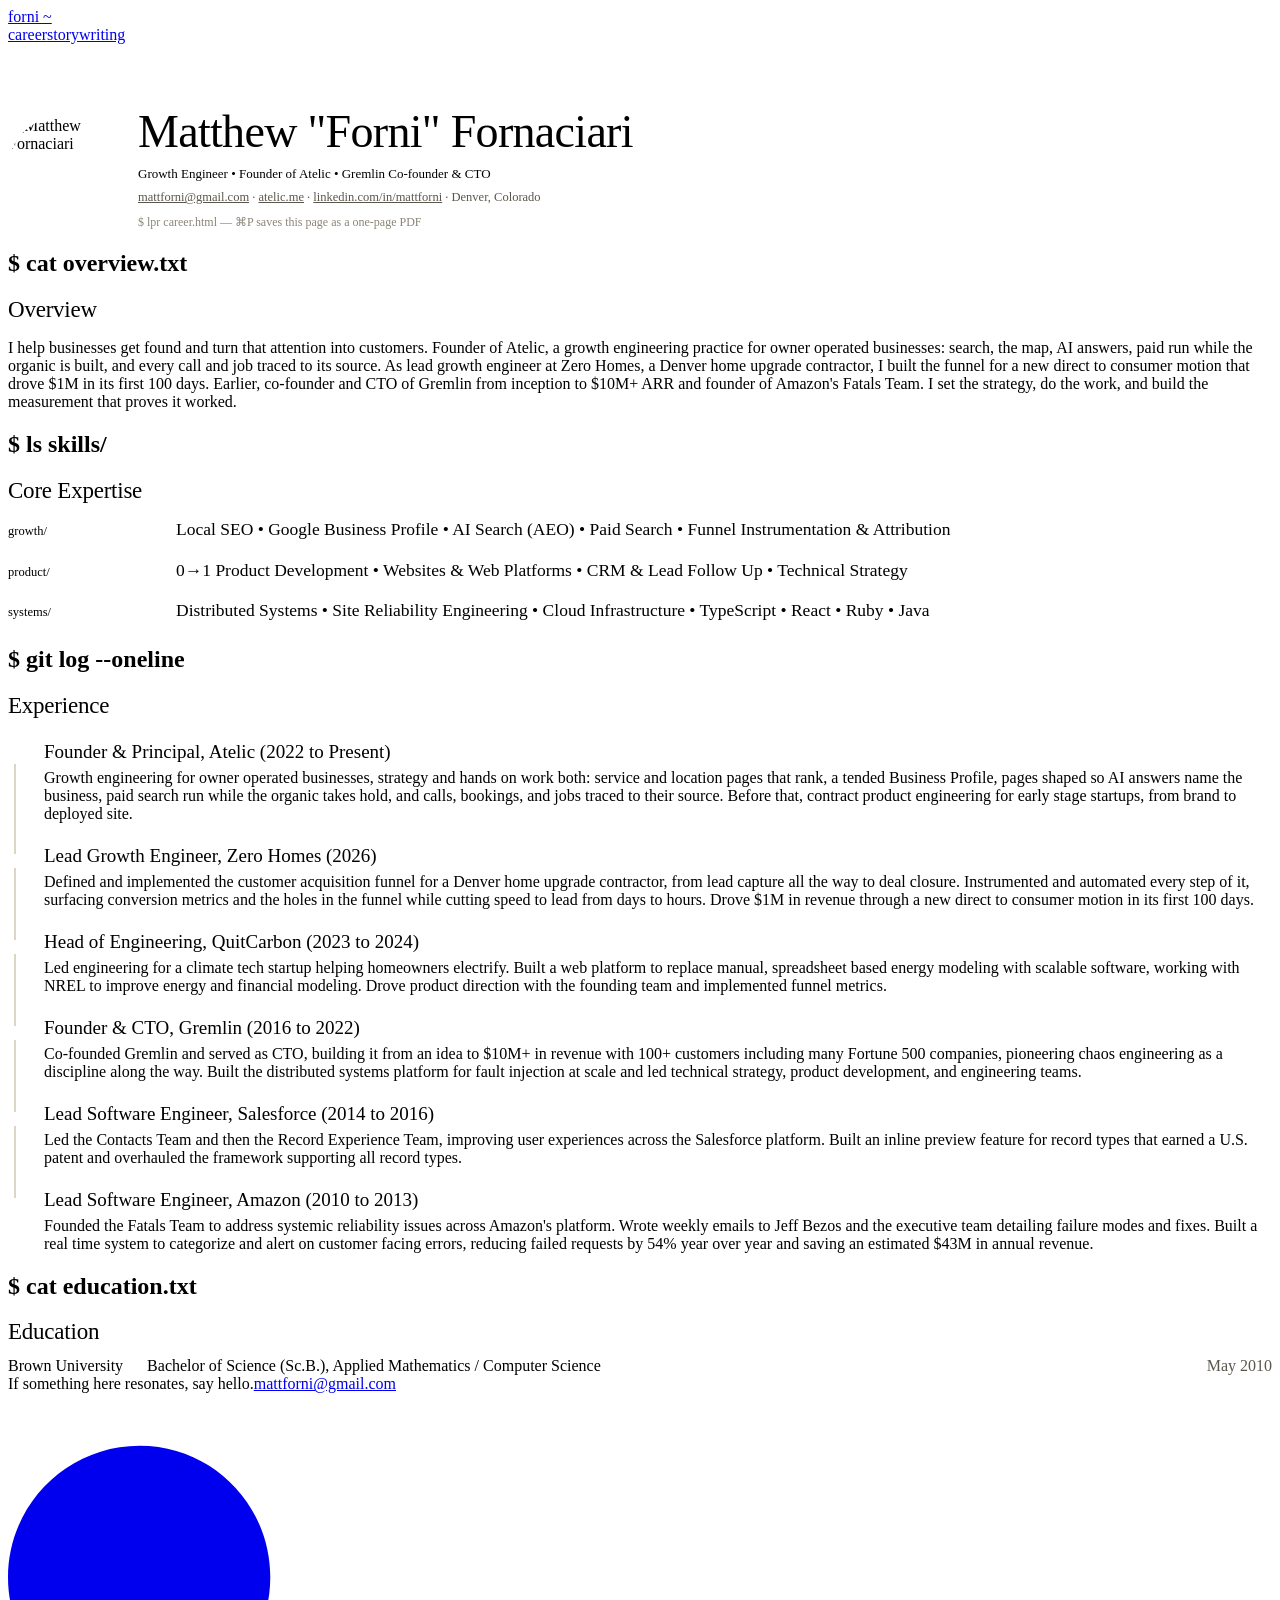
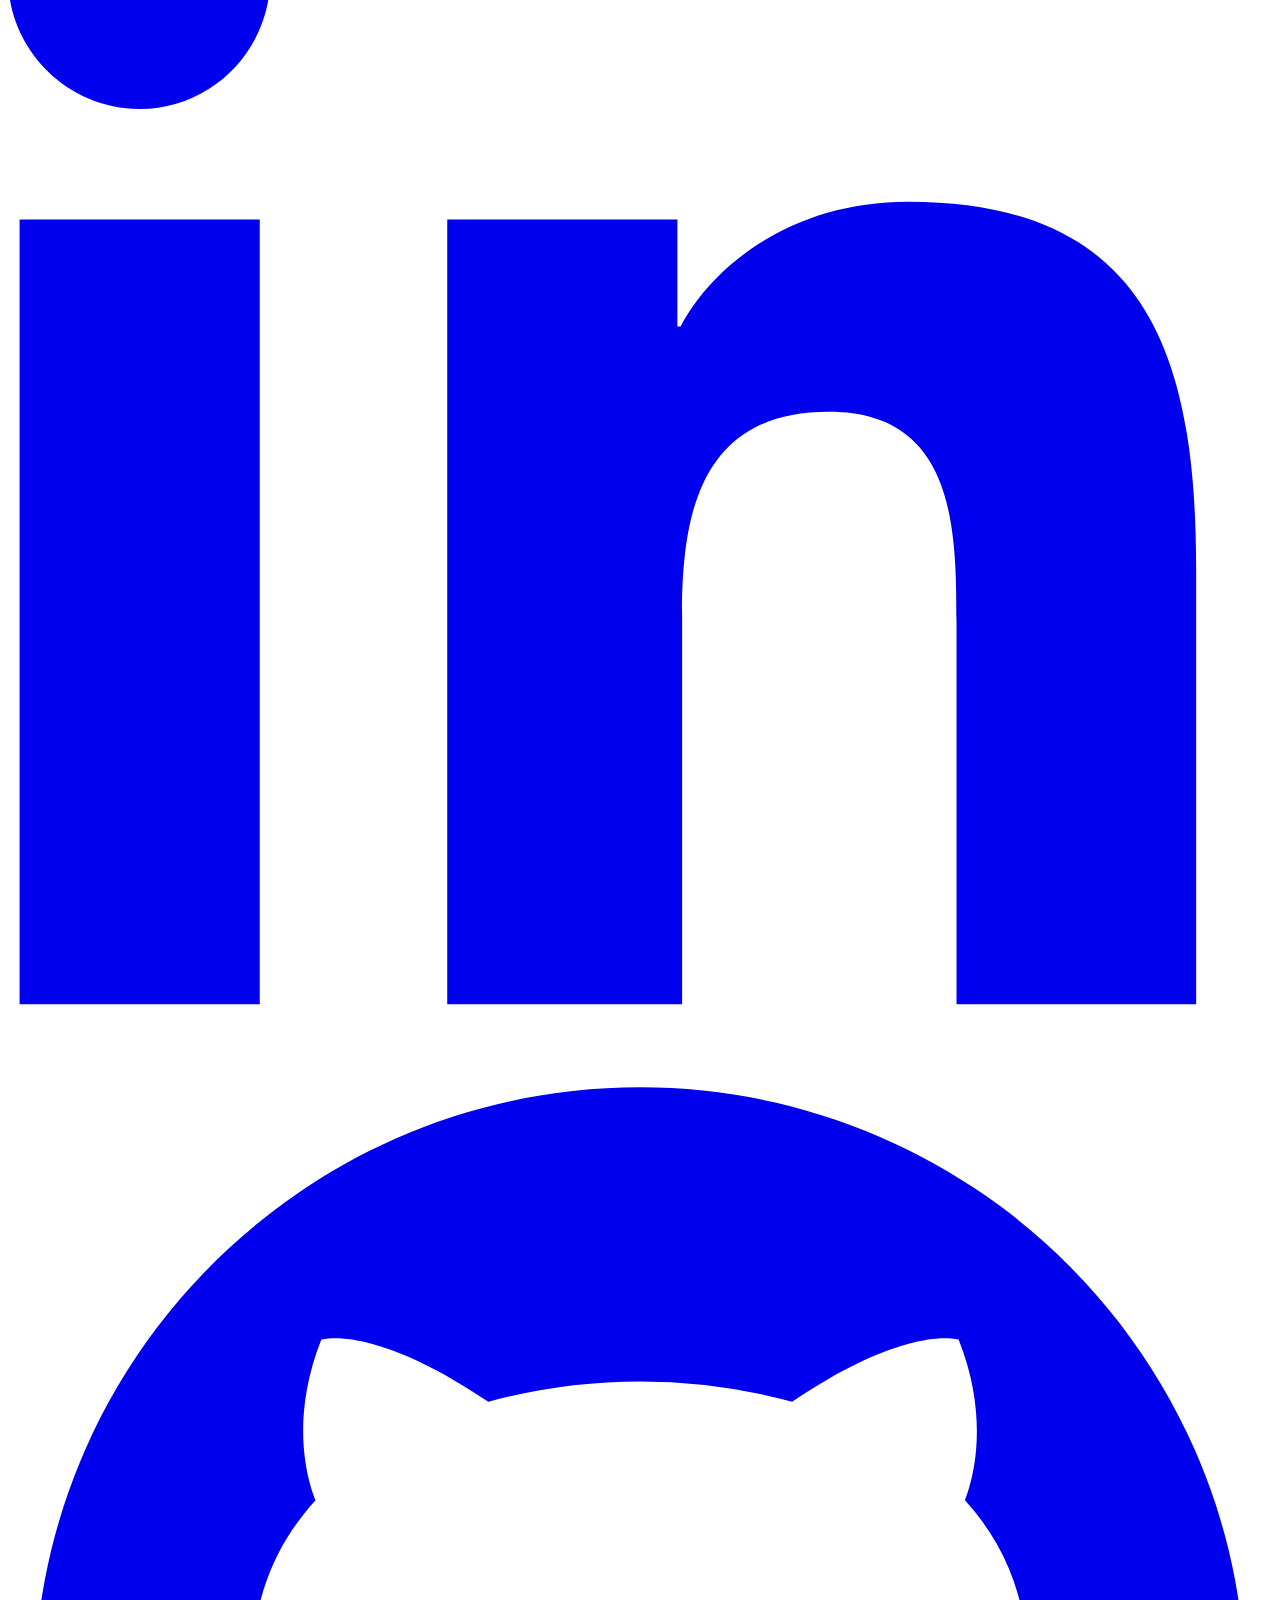
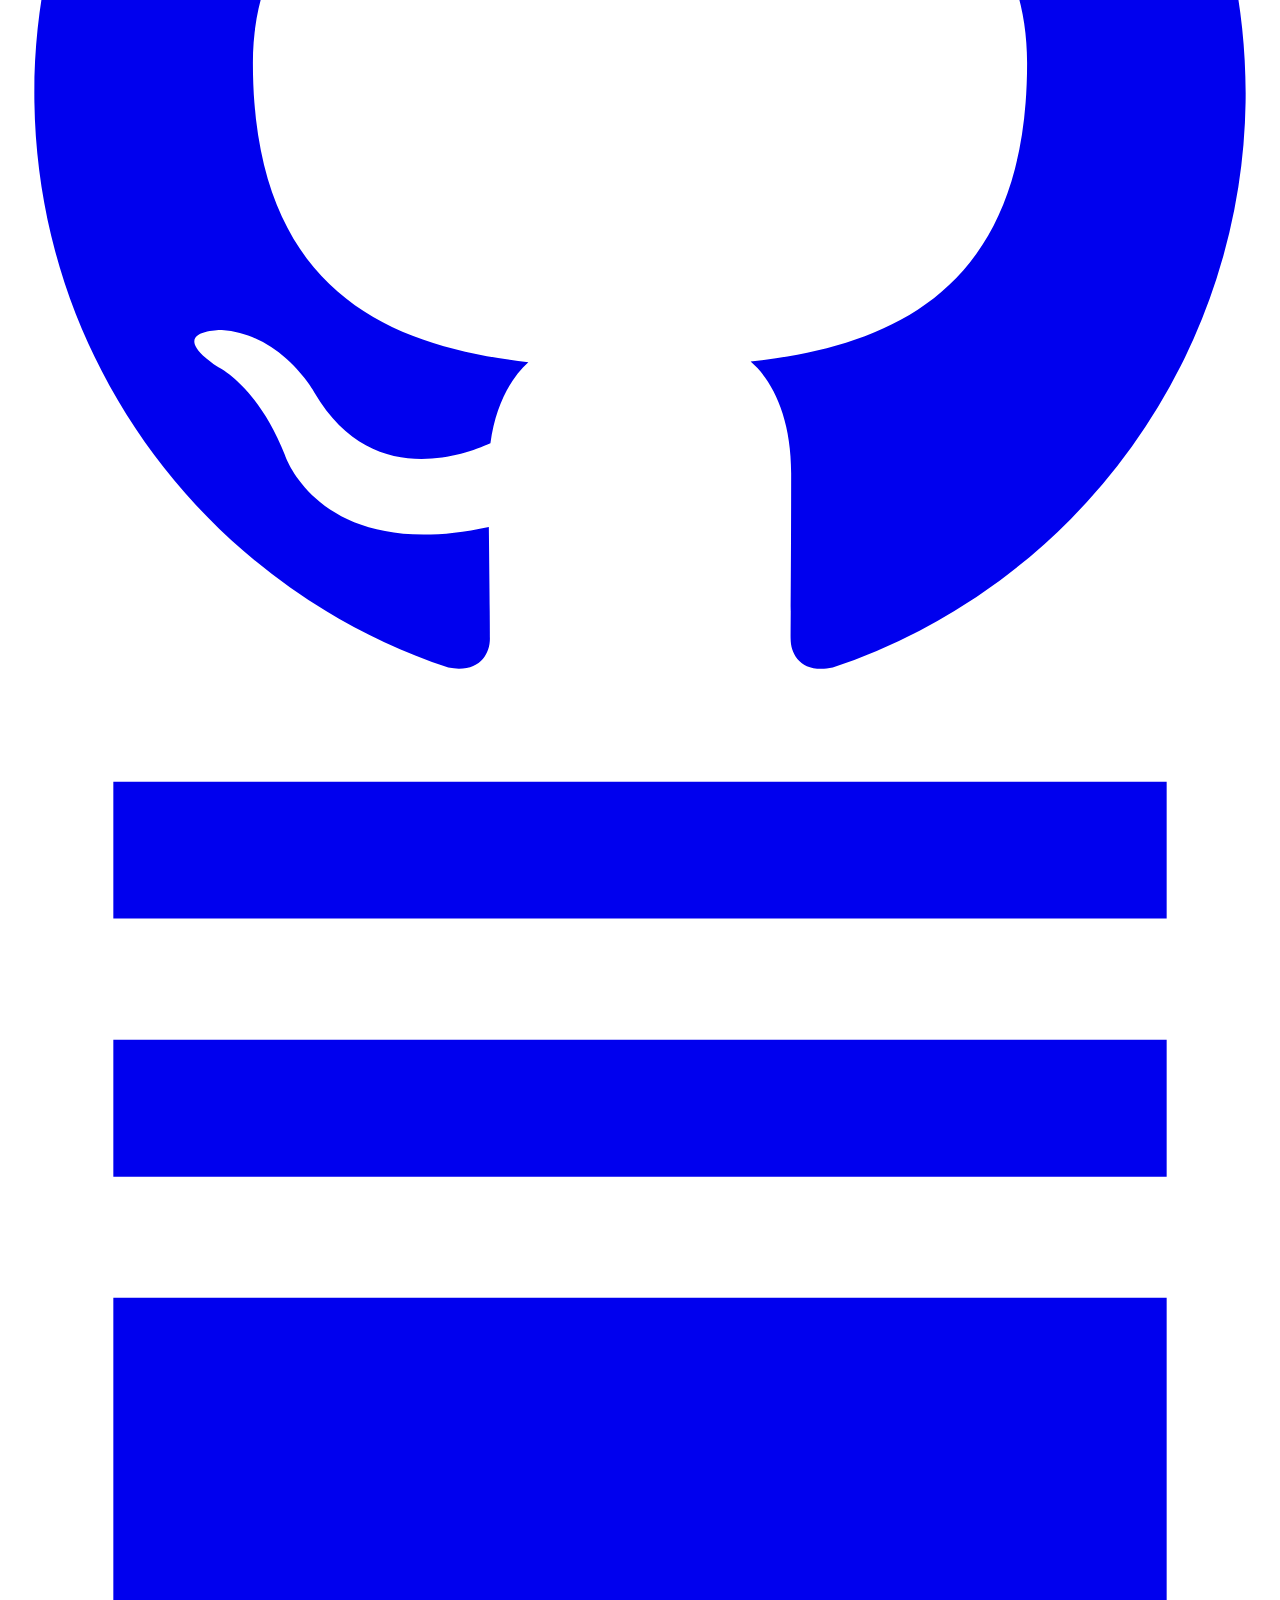
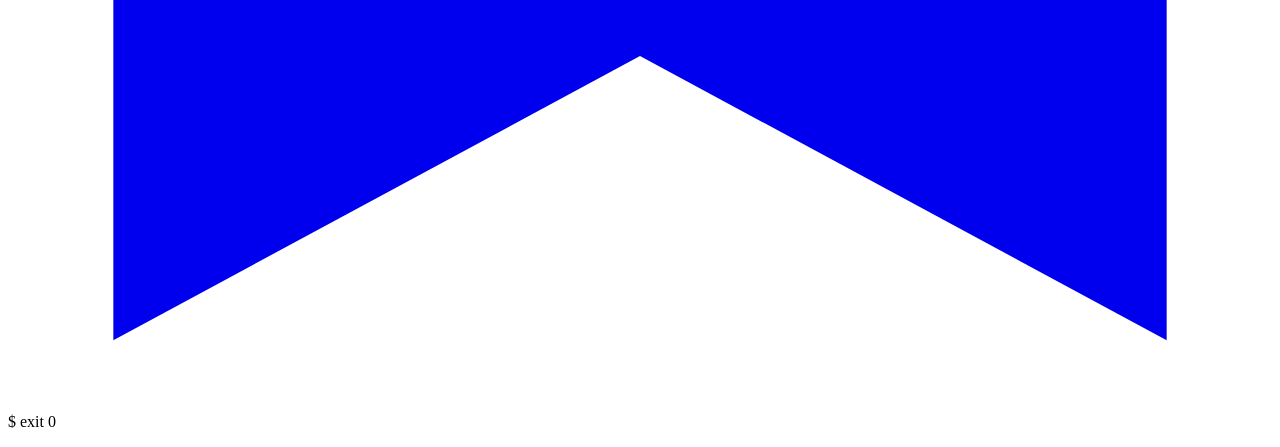
==== commit d87faeed: "Career: the Overview no longer puts Zero Homes before Atelic Atelic dates from 2022 and Zero Homes w" ====
--- a/site/career/index.html
+++ b/site/career/index.html
@@ -88,7 +88,7 @@
 <section class="sect wrap">
 <h2 class="eyebrow">$ cat overview.txt</h2>
 <h2 class="ch2">Overview</h2>
-<p>I help businesses get found and turn that attention into customers. Founder of Atelic, a growth engineering practice for owner operated businesses: search, the map, AI answers, paid run while the organic is built, and every call and job traced to its source. Before that, lead growth engineer at Zero Homes, a Denver home upgrade contractor, where a new direct to consumer motion drove $1M in its first 100 days. Earlier, co-founder and CTO of Gremlin from inception to $10M+ ARR and founder of Amazon's Fatals Team. I set the strategy, do the work, and build the measurement that proves it worked.</p>
+<p>I help businesses get found and turn that attention into customers. Founder of Atelic, a growth engineering practice for owner operated businesses: search, the map, AI answers, paid run while the organic is built, and every call and job traced to its source. As lead growth engineer at Zero Homes, a Denver home upgrade contractor, I built the funnel for a new direct to consumer motion that drove $1M in its first 100 days. Earlier, co-founder and CTO of Gremlin from inception to $10M+ ARR and founder of Amazon's Fatals Team. I set the strategy, do the work, and build the measurement that proves it worked.</p>
 </section>
 <section class="sect wrap">
 <h2 class="eyebrow">$ ls skills/</h2>
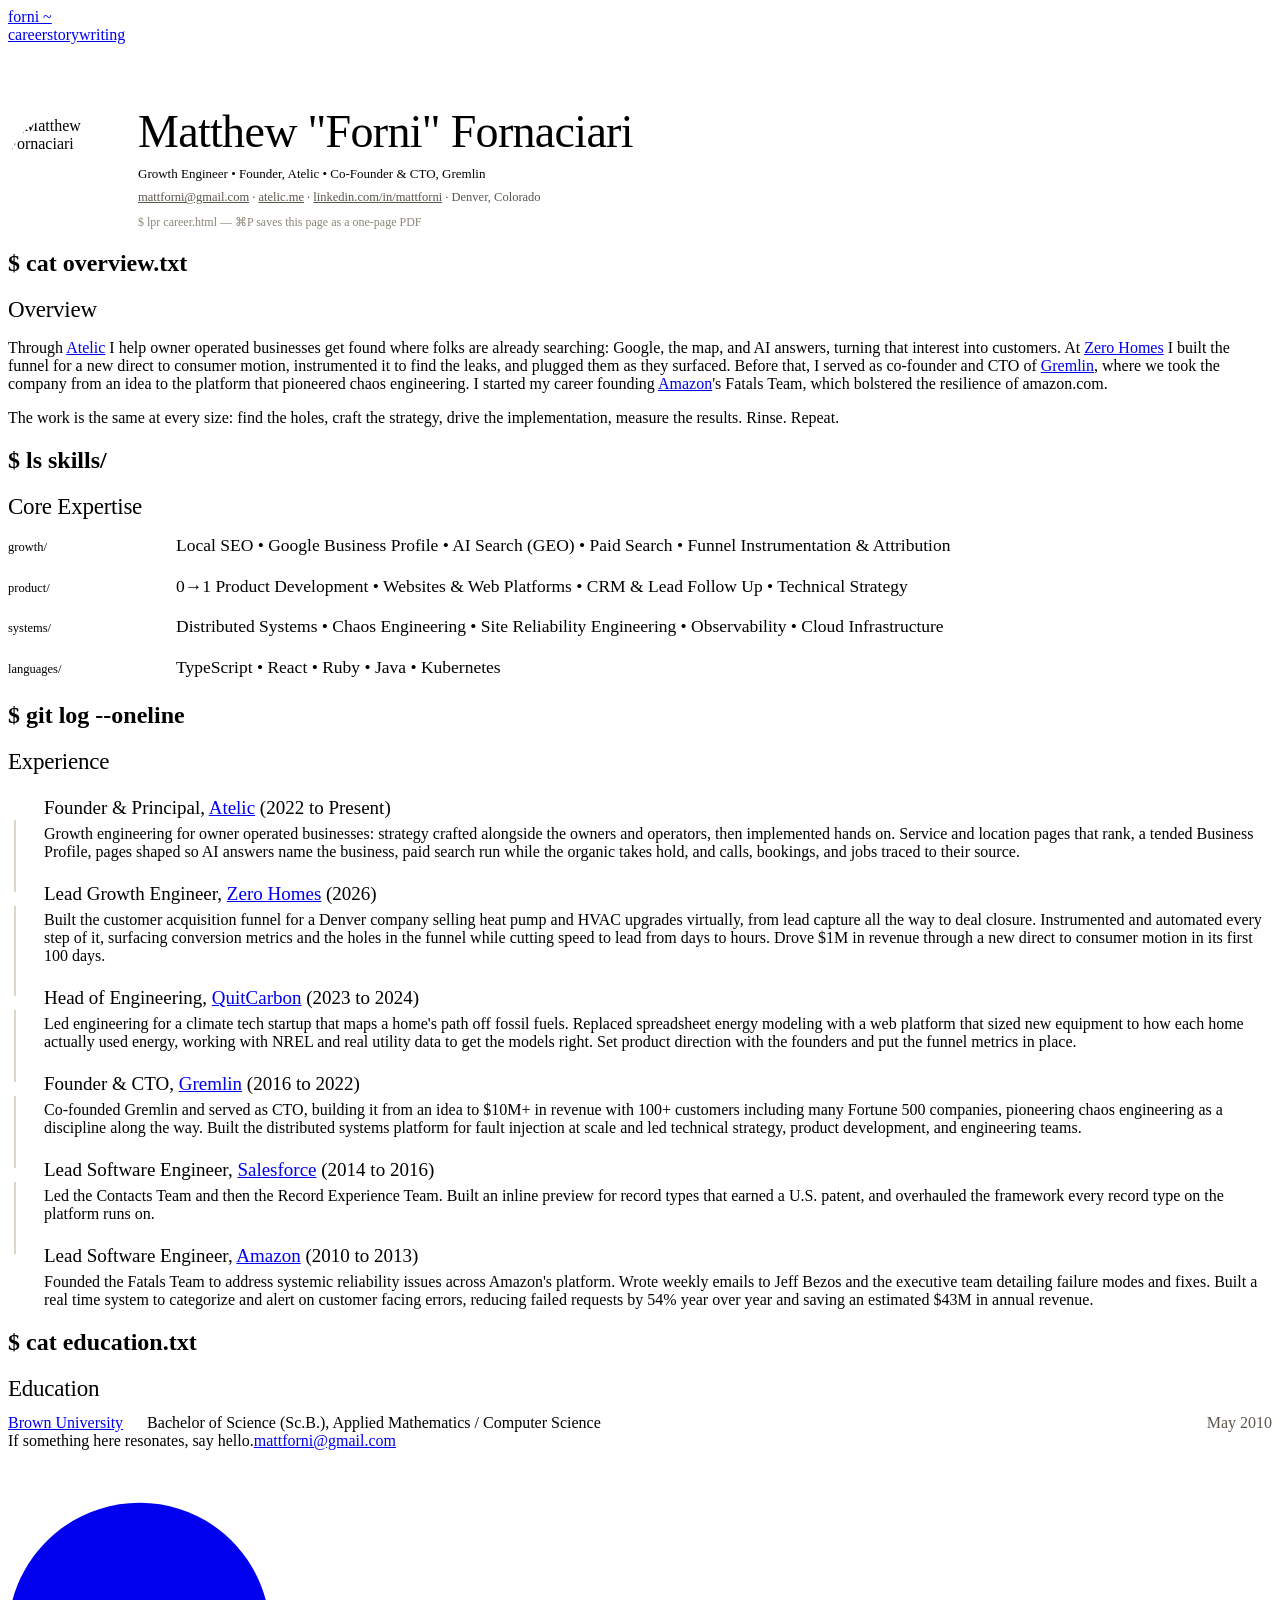
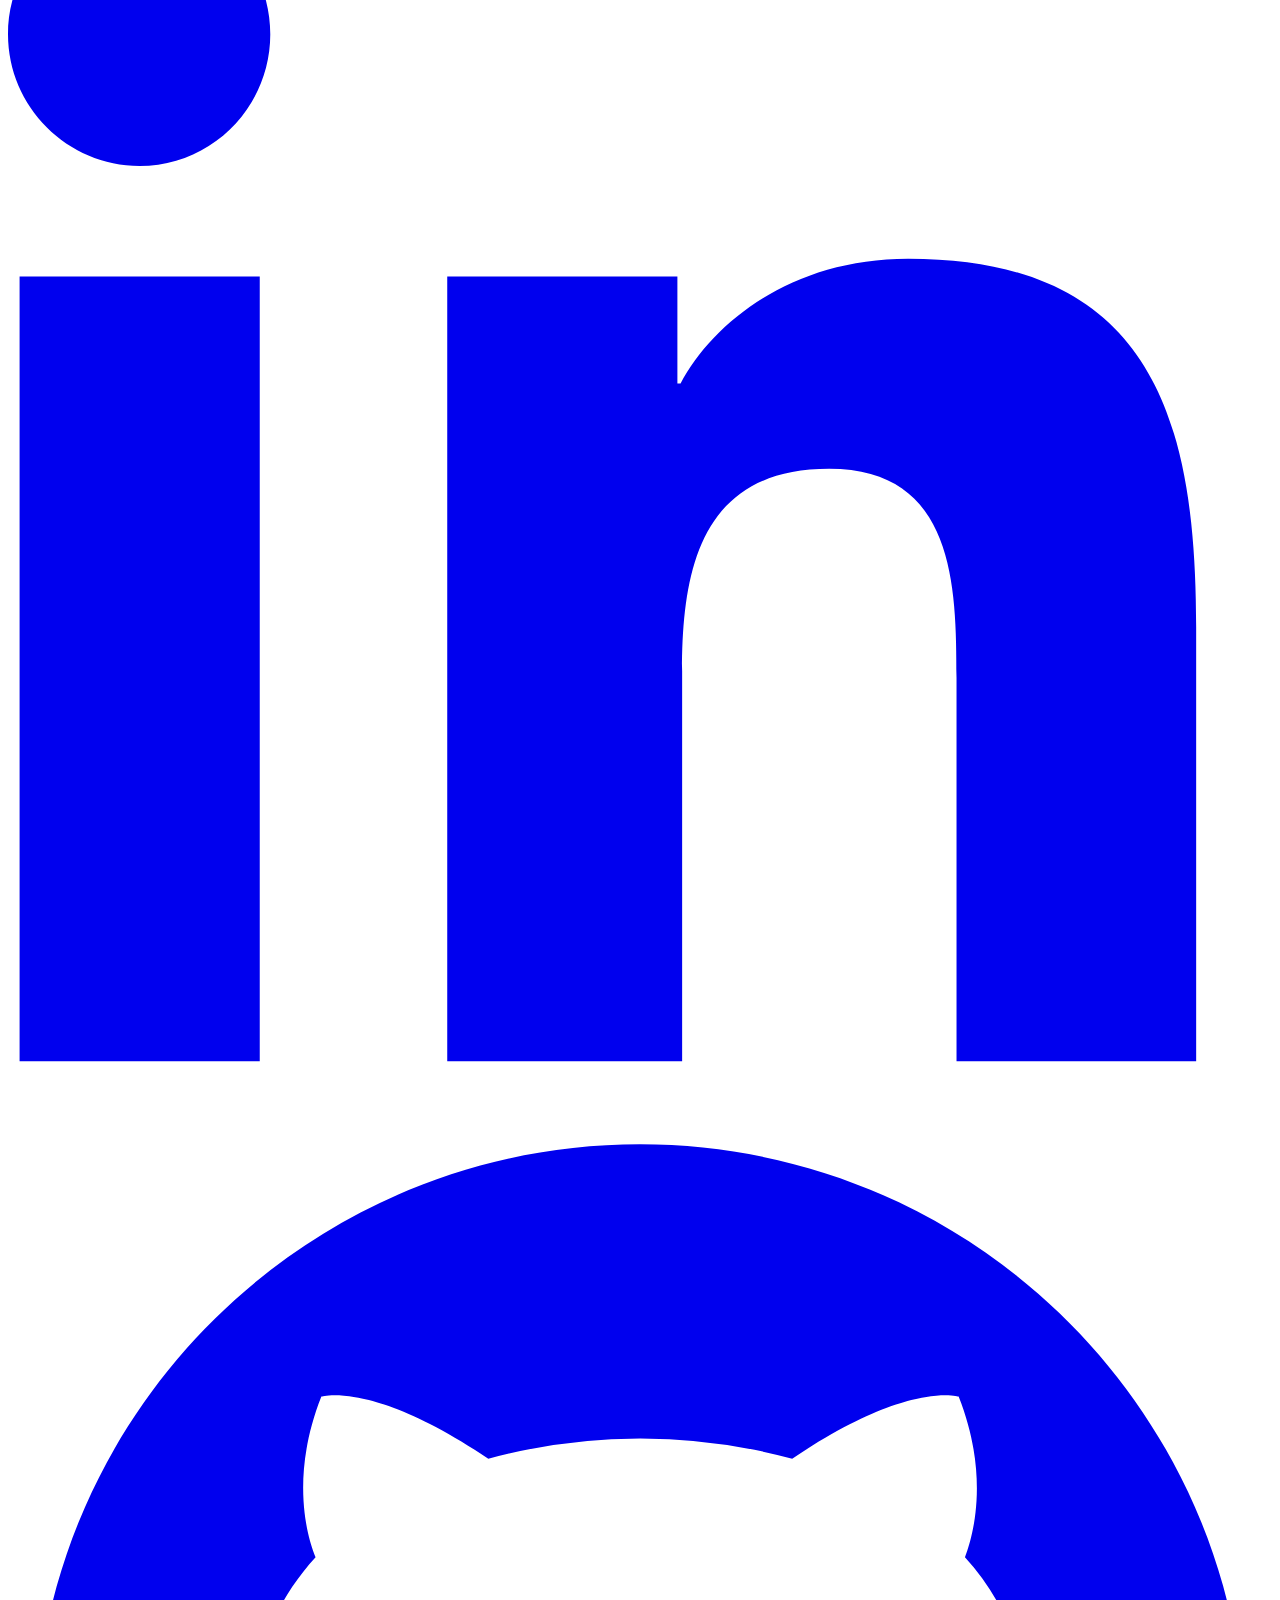
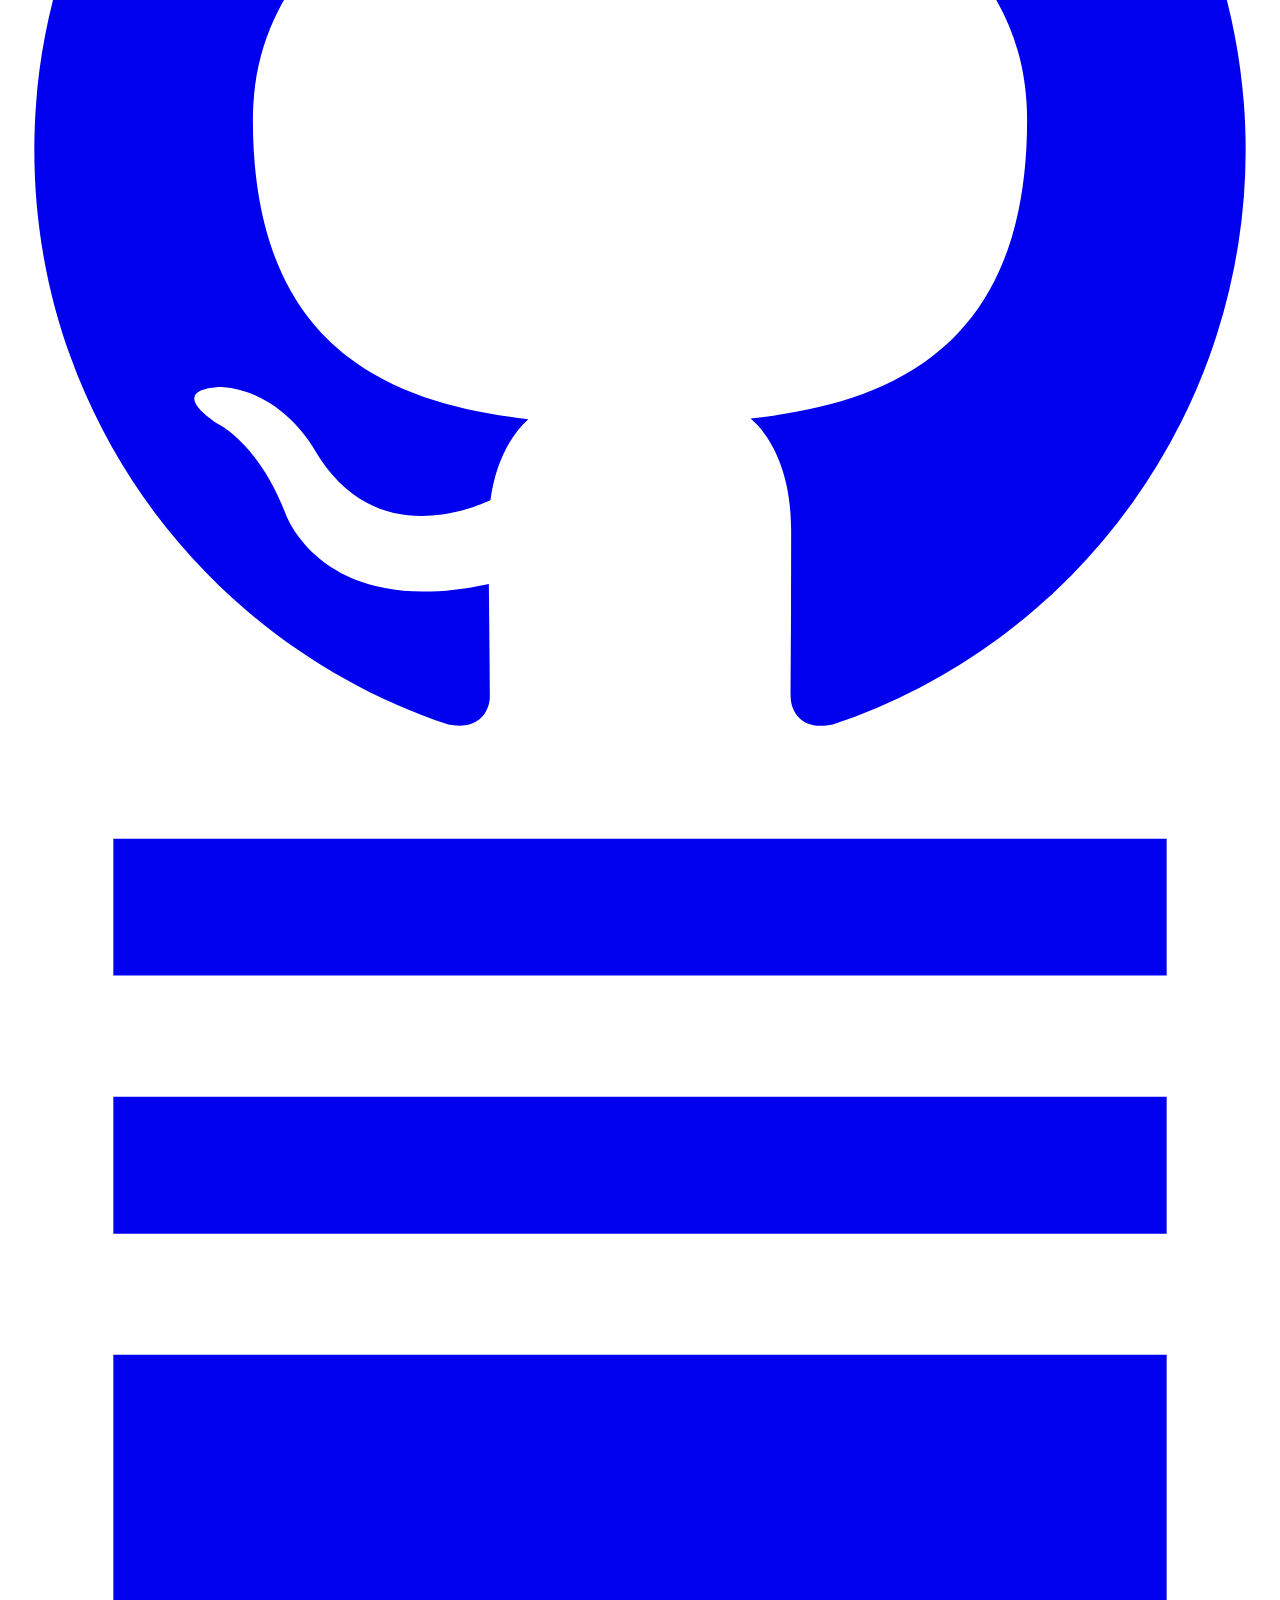
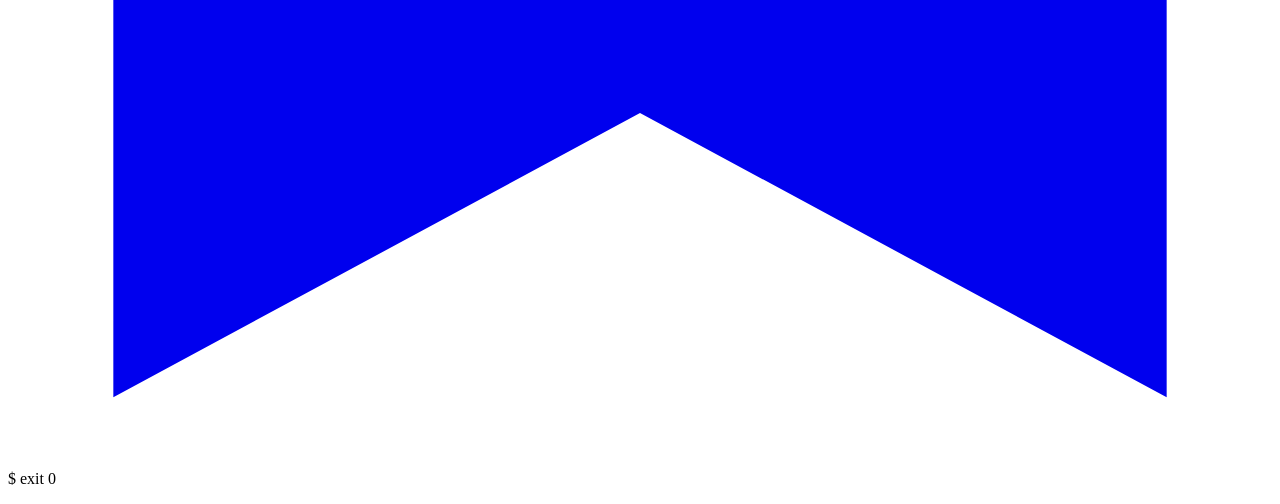
==== commit 9a6a9163: "Career: the resume rewritten in Forni's voice The Overview shapes the narrative and ends on the thro" ====
--- a/site/career/index.html
+++ b/site/career/index.html
@@ -47,9 +47,9 @@
 .edate{color:#5b564c}
 @media (max-width:640px){.chead{padding-top:40px;gap:18px}.cphoto{width:84px;height:84px}}
 @media print{
-@page{margin:10mm 13mm}
+@page{margin:8mm 12mm}
 .nav,.footer,.eyebrow,.printhint,.cphoto{display:none!important}
-body{background:#fff;color:#1c1a16;font-size:9.5pt;line-height:1.4}
+body{background:#fff;color:#1c1a16;font-size:9pt;line-height:1.38}
 .wrap{max-width:100%;padding:0}
 a{color:inherit;text-decoration:none}
 .chead{padding-top:0;gap:14pt}
@@ -80,7 +80,7 @@
 <img class="cphoto" src="/headshot.jpg" alt="Matthew Fornaciari" width="512" height="512">
 <div>
 <h1 class="cname">Matthew "Forni" Fornaciari</h1>
-<p class="ctag">Growth Engineer • Founder of Atelic • Gremlin Co-founder &amp; CTO</p>
+<p class="ctag">Growth Engineer • Founder, Atelic • Co-Founder &amp; CTO, Gremlin</p>
 <p class="ccontact"><a href="mailto:mattforni@gmail.com">mattforni@gmail.com</a> · <a href="https://atelic.me/">atelic.me</a> · <a href="https://www.linkedin.com/in/mattforni/">linkedin.com/in/mattforni</a> · Denver, Colorado</p>
 <p class="printhint">$ lpr career.html — ⌘P saves this page as a one-page PDF</p>
 </div>
@@ -88,41 +88,43 @@
 <section class="sect wrap">
 <h2 class="eyebrow">$ cat overview.txt</h2>
 <h2 class="ch2">Overview</h2>
-<p>I help businesses get found and turn that attention into customers. Founder of Atelic, a growth engineering practice for owner operated businesses: search, the map, AI answers, paid run while the organic is built, and every call and job traced to its source. As lead growth engineer at Zero Homes, a Denver home upgrade contractor, I built the funnel for a new direct to consumer motion that drove $1M in its first 100 days. Earlier, co-founder and CTO of Gremlin from inception to $10M+ ARR and founder of Amazon's Fatals Team. I set the strategy, do the work, and build the measurement that proves it worked.</p>
+<p>Through <a href="https://atelic.me/">Atelic</a> I help owner operated businesses get found where folks are already searching: Google, the map, and AI answers, turning that interest into customers. At <a href="https://www.zerohomes.com/">Zero Homes</a> I built the funnel for a new direct to consumer motion, instrumented it to find the leaks, and plugged them as they surfaced. Before that, I served as co-founder and CTO of <a href="https://www.gremlin.com/">Gremlin</a>, where we took the company from an idea to the platform that pioneered chaos engineering. I started my career founding <a href="https://www.amazon.com/">Amazon</a>'s Fatals Team, which bolstered the resilience of amazon.com.</p>
+<p>The work is the same at every size: find the holes, craft the strategy, drive the implementation, measure the results. Rinse. Repeat.</p>
 </section>
 <section class="sect wrap">
 <h2 class="eyebrow">$ ls skills/</h2>
 <h2 class="ch2">Core Expertise</h2>
-<div class="skillrow"><p class="sklabel">growth/</p><p class="skills">Local SEO • Google Business Profile • AI Search (AEO) • Paid Search • Funnel Instrumentation &amp; Attribution</p></div>
+<div class="skillrow"><p class="sklabel">growth/</p><p class="skills">Local SEO • Google Business Profile • AI Search (GEO) • Paid Search • Funnel Instrumentation &amp; Attribution</p></div>
 <div class="skillrow"><p class="sklabel">product/</p><p class="skills">0→1 Product Development • Websites &amp; Web Platforms • CRM &amp; Lead Follow Up • Technical Strategy</p></div>
-<div class="skillrow"><p class="sklabel">systems/</p><p class="skills">Distributed Systems • Site Reliability Engineering • Cloud Infrastructure • TypeScript • React • Ruby • Java</p></div>
+<div class="skillrow"><p class="sklabel">systems/</p><p class="skills">Distributed Systems • Chaos Engineering • Site Reliability Engineering • Observability • Cloud Infrastructure</p></div>
+<div class="skillrow"><p class="sklabel">languages/</p><p class="skills">TypeScript • React • Ruby • Java • Kubernetes</p></div>
 </section>
 <section class="sect wrap">
 <h2 class="eyebrow">$ git log --oneline</h2>
 <h2 class="ch2">Experience</h2>
 <div class="jobs">
 <article class="job">
-<h3 class="jt">Founder &amp; Principal, Atelic (2022 to Present)</h3>
-<p>Growth engineering for owner operated businesses, strategy and hands on work both: service and location pages that rank, a tended Business Profile, pages shaped so AI answers name the business, paid search run while the organic takes hold, and calls, bookings, and jobs traced to their source. Before that, contract product engineering for early stage startups, from brand to deployed site.</p>
+<h3 class="jt">Founder &amp; Principal, <a href="https://atelic.me/">Atelic</a> (2022 to Present)</h3>
+<p>Growth engineering for owner operated businesses: strategy crafted alongside the owners and operators, then implemented hands on. Service and location pages that rank, a tended Business Profile, pages shaped so AI answers name the business, paid search run while the organic takes hold, and calls, bookings, and jobs traced to their source.</p>
 </article>
 <article class="job">
-<h3 class="jt">Lead Growth Engineer, Zero Homes (2026)</h3>
-<p>Defined and implemented the customer acquisition funnel for a Denver home upgrade contractor, from lead capture all the way to deal closure. Instrumented and automated every step of it, surfacing conversion metrics and the holes in the funnel while cutting speed to lead from days to hours. Drove $1M in revenue through a new direct to consumer motion in its first 100 days.</p>
+<h3 class="jt">Lead Growth Engineer, <a href="https://www.zerohomes.com/">Zero Homes</a> (2026)</h3>
+<p>Built the customer acquisition funnel for a Denver company selling heat pump and HVAC upgrades virtually, from lead capture all the way to deal closure. Instrumented and automated every step of it, surfacing conversion metrics and the holes in the funnel while cutting speed to lead from days to hours. Drove $1M in revenue through a new direct to consumer motion in its first 100 days.</p>
 </article>
 <article class="job">
-<h3 class="jt">Head of Engineering, QuitCarbon (2023 to 2024)</h3>
-<p>Led engineering for a climate tech startup helping homeowners electrify. Built a web platform to replace manual, spreadsheet based energy modeling with scalable software, working with NREL to improve energy and financial modeling. Drove product direction with the founding team and implemented funnel metrics.</p>
+<h3 class="jt">Head of Engineering, <a href="https://www.quitcarbon.com/">QuitCarbon</a> (2023 to 2024)</h3>
+<p>Led engineering for a climate tech startup that maps a home's path off fossil fuels. Replaced spreadsheet energy modeling with a web platform that sized new equipment to how each home actually used energy, working with NREL and real utility data to get the models right. Set product direction with the founders and put the funnel metrics in place.</p>
 </article>
 <article class="job">
-<h3 class="jt">Founder &amp; CTO, Gremlin (2016 to 2022)</h3>
+<h3 class="jt">Founder &amp; CTO, <a href="https://www.gremlin.com/">Gremlin</a> (2016 to 2022)</h3>
 <p>Co-founded Gremlin and served as CTO, building it from an idea to $10M+ in revenue with 100+ customers including many Fortune 500 companies, pioneering chaos engineering as a discipline along the way. Built the distributed systems platform for fault injection at scale and led technical strategy, product development, and engineering teams.</p>
 </article>
 <article class="job">
-<h3 class="jt">Lead Software Engineer, Salesforce (2014 to 2016)</h3>
-<p>Led the Contacts Team and then the Record Experience Team, improving user experiences across the Salesforce platform. Built an inline preview feature for record types that earned a U.S. patent and overhauled the framework supporting all record types.</p>
+<h3 class="jt">Lead Software Engineer, <a href="https://www.salesforce.com/">Salesforce</a> (2014 to 2016)</h3>
+<p>Led the Contacts Team and then the Record Experience Team. Built an inline preview for record types that earned a U.S. patent, and overhauled the framework every record type on the platform runs on.</p>
 </article>
 <article class="job">
-<h3 class="jt">Lead Software Engineer, Amazon (2010 to 2013)</h3>
+<h3 class="jt">Lead Software Engineer, <a href="https://www.amazon.com/">Amazon</a> (2010 to 2013)</h3>
 <p>Founded the Fatals Team to address systemic reliability issues across Amazon's platform. Wrote weekly emails to Jeff Bezos and the executive team detailing failure modes and fixes. Built a real time system to categorize and alert on customer facing errors, reducing failed requests by 54% year over year and saving an estimated $43M in annual revenue.</p>
 </article>
 </div>
@@ -131,7 +133,7 @@
 <h2 class="eyebrow">$ cat education.txt</h2>
 <h2 class="ch2">Education</h2>
 <div class="edu">
-<p class="eschool">Brown University</p>
+<p class="eschool"><a href="https://www.brown.edu/">Brown University</a></p>
 <p>Bachelor of Science (Sc.B.), Applied Mathematics / Computer Science</p>
 <p class="edate">May 2010</p>
 </div>
